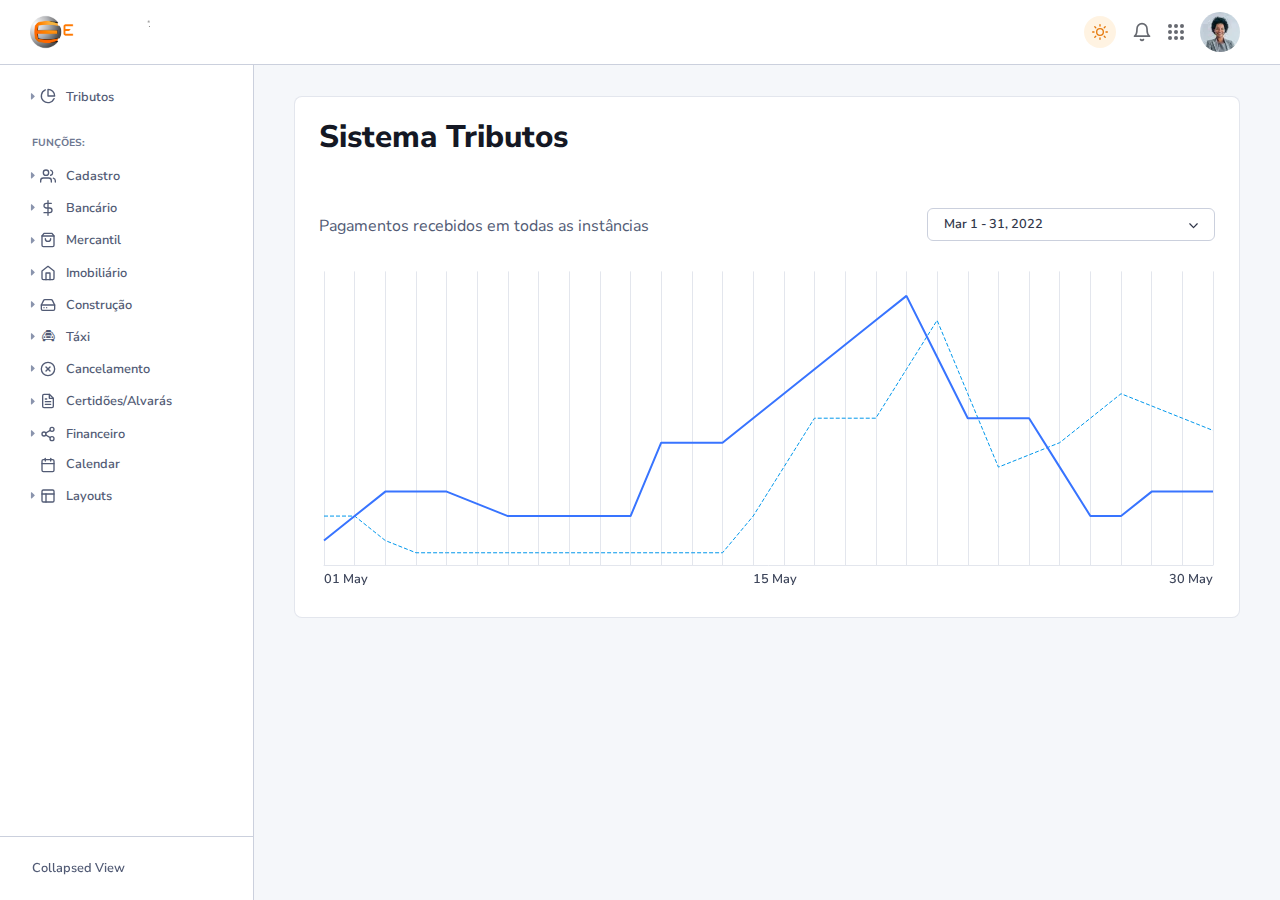
==== index.html @ 4d913e03 "Alterações sideBar²" ====
<!DOCTYPE html>
<html data-navigation-type="default" data-navbar-horizontal-shape="default" lang="en-US" dir="ltr">

  <head>
    <meta charset="utf-8">
    <meta http-equiv="X-UA-Compatible" content="IE=edge">
    <meta name="viewport" content="width=device-width, initial-scale=1">


    <!-- ===============================================-->
    <!--    Document Title-->
    <!-- ===============================================-->
    <title>Eticons - Tributos</title>


    <!-- ===============================================-->
    <!--    Favicons-->
    <!-- ===============================================-->
    <link rel="apple-touch-icon" sizes="180x180" href="assets/img/favicons/apple-touch-icon.png">
    <link rel="icon" type="image/png" sizes="32x32" href="assets/img/favicons/logo-removebg-preview.png">
    <link rel="icon" type="image/png" sizes="16x16" href="assets/img/favicons/logo-removebg-preview.png">
    <link rel="shortcut icon" type="image/x-icon" href="assets/img/favicons/favicon.ico">
    <link rel="manifest" href="assets/img/favicons/manifest.json">
    <meta name="msapplication-TileImage" content="assets/img/favicons/mstile-150x150.png">
    <meta name="theme-color" content="#ffffff">
    <script src="vendors/simplebar/simplebar.min.js"></script>
    <script src="assets/js/config.js"></script>


    <!-- ===============================================-->
    <!--    Stylesheets-->
    <!-- ===============================================-->
    <link rel="stylesheet" href="https://cdn.jsdelivr.net/npm/bootstrap-icons@1.11.3/font/bootstrap-icons.min.css">
    <link rel="preconnect" href="https://fonts.googleapis.com">
    <link rel="preconnect" href="https://fonts.gstatic.com" crossorigin="">
    <link href="https://fonts.googleapis.com/css2?family=Nunito+Sans:wght@300;400;600;700;800;900&amp;display=swap" rel="stylesheet">
    <link href="vendors/simplebar/simplebar.min.css" rel="stylesheet">
    <link rel="stylesheet" href="https://unicons.iconscout.com/release/v4.0.8/css/line.css">
    <link href="assets/css/theme-rtl.min.css" type="text/css" rel="stylesheet" id="style-rtl">
    <link href="assets/css/theme.min.css" type="text/css" rel="stylesheet" id="style-default">
    <link href="assets/css/user-rtl.min.css" type="text/css" rel="stylesheet" id="user-style-rtl">
    <link href="assets/css/user.min.css" type="text/css" rel="stylesheet" id="user-style-default">
    <script>
      var phoenixIsRTL = window.config.config.phoenixIsRTL;
      if (phoenixIsRTL) {
        var linkDefault = document.getElementById('style-default');
        var userLinkDefault = document.getElementById('user-style-default');
        linkDefault.setAttribute('disabled', true);
        userLinkDefault.setAttribute('disabled', true);
        document.querySelector('html').setAttribute('dir', 'rtl');
      } else {
        var linkRTL = document.getElementById('style-rtl');
        var userLinkRTL = document.getElementById('user-style-rtl');
        linkRTL.setAttribute('disabled', true);
        userLinkRTL.setAttribute('disabled', true);
      }
    </script>
    <link href="vendors/leaflet/leaflet.css" rel="stylesheet">
    <link href="vendors/leaflet.markercluster/MarkerCluster.css" rel="stylesheet">
    <link href="vendors/leaflet.markercluster/MarkerCluster.Default.css" rel="stylesheet">
    <link rel="stylesheet" href="assets/css/selfmade.css">
  </head>


  <body>

    <aside>
      
    </aside>
    <main class="main" id="top">
      <nav class="navbar navbar-vertical navbar-expand-lg">
        <script>
          var navbarStyle = window.config.config.phoenixNavbarStyle;
          if (navbarStyle && navbarStyle !== 'transparent') {
            document.querySelector('body').classList.add(`navbar-${navbarStyle}`);
          }
        </script>
        <div class="collapse navbar-collapse" id="navbarVerticalCollapse">
          <!-- scrollbar removed-->
          <div class="navbar-vertical-content">
            <ul class="navbar-nav flex-column" id="navbarVerticalNav">
              <li class="nav-item">
                <!-- parent pages-->
                <div class="nav-item-wrapper"><a class="nav-link dropdown-indicator label-1" href="#nv-home" role="button" data-bs-toggle="collapse" aria-expanded="false" aria-controls="nv-bancario">
                  <div class="d-flex align-items-center">
                    <div class="dropdown-indicator-icon"><span class="fas fa-caret-right"></span></div><span class="nav-link-icon"><span data-feather="pie-chart"></span></span><span class="nav-link-text">Tributos</span>
                  </div>
                  </a>
              <li class="nav-item">
                <!-- label-->
                <p class="navbar-vertical-label">FUNÇÕES:
                </p>
                <hr class="navbar-vertical-line" />
                <!-- parent pages-->
                <div class="nav-item-wrapper"><a class="nav-link dropdown-indicator label-1" href="#nv-cadastro" role="button" data-bs-toggle="collapse" aria-expanded="false" aria-controls="nv-bancario">
                  <div class="d-flex align-items-center">
                    <div class="dropdown-indicator-icon"><span class="fas fa-caret-right"></span></div><span class="nav-link-icon"><span data-feather="users"></span></span><span class="nav-link-text">Cadastro</span>
                  </div>
                </a>
                <div class="parent-wrapper label-1">
                  <ul class="nav collapse parent" data-bs-parent="#navbarVerticalCollapse" id="nv-cadastro">
                    <li class="collapsed-nav-item-title d-none">Cadastro
                    </li>
                    <li class="nav-item"><a class="nav-link" href="layout.html" data-bs-toggle="" aria-expanded="false">
                        <div class="d-flex align-items-center"><span class="nav-link-text">Taxas e Impostos</span>
                        </div>
                      </a>
                      <!-- more inner pages-->
                    </li>
                    <li class="nav-item"><a class="nav-link" href="apps/crm/deals.html" data-bs-toggle="" aria-expanded="false">
                        <div class="d-flex align-items-center"><span class="nav-link-text">Cidades</span>
                        </div>
                      </a>
                      <!-- more inner pages-->
                    </li>
                    <li class="nav-item"><a class="nav-link" href="apps/crm/deal-details.html" data-bs-toggle="" aria-expanded="false">
                        <div class="d-flex align-items-center"><span class="nav-link-text">Tipo Bairro</span>
                        </div>
                      </a>
                      <!-- more inner pages-->
                    </li>
                    <li class="nav-item"><a class="nav-link" href="apps/crm/lead-details.html" data-bs-toggle="" aria-expanded="false">
                        <div class="d-flex align-items-center"><span class="nav-link-text">Bairro</span>
                        </div>
                      </a>
                      <!-- more inner pages-->
                    </li>
                    <li class="nav-item"><a class="nav-link" href="apps/crm/reports.html" data-bs-toggle="" aria-expanded="false">
                        <div class="d-flex align-items-center"><span class="nav-link-text">Logradouro</span>
                        </div>
                      </a>
                      <!-- more inner pages-->
                    </li>
                    <li class="nav-item"><a class="nav-link" href="apps/crm/reports-details.html" data-bs-toggle="" aria-expanded="false">
                        <div class="d-flex align-items-center"><span class="nav-link-text">Instituição</span>
                        </div>
                      </a>
                      <!-- more inner pages-->
                    </li>
                    <li class="nav-item"><a class="nav-link" href="apps/crm/add-contact.html" data-bs-toggle="" aria-expanded="false">
                        <div class="d-flex align-items-center"><span class="nav-link-text">Contas de Receitas</span>
                        </div>
                      </a>
                      <!-- more inner pages-->
                    </li>
                    <li class="nav-item"><a class="nav-link" href="apps/crm/add-contact.html" data-bs-toggle="" aria-expanded="false">
                      <div class="d-flex align-items-center"><span class="nav-link-text">Quadro detalhado da Receita</span>
                      </div>
                    </a>
                    <!-- more inner pages-->
                  </li>
                  <li class="nav-item"><a class="nav-link" href="apps/crm/add-contact.html" data-bs-toggle="" aria-expanded="false">
                    <div class="d-flex align-items-center"><span class="nav-link-text">Órgão</span>
                    </div>
                  </a>
                  <!-- more inner pages-->
                </li>
                <li class="nav-item"><a class="nav-link" href="apps/crm/add-contact.html" data-bs-toggle="" aria-expanded="false">
                  <div class="d-flex align-items-center"><span class="nav-link-text">Cemitério</span>
                  </div>
                </a>
                <!-- more inner pages-->
                </li>
                  <li class="nav-item"><a class="nav-link" href="apps/crm/add-contact.html" data-bs-toggle="" aria-expanded="false">
                    <div class="d-flex align-items-center"><span class="nav-link-text">Relacionamento Assinaturas</span>
                    </div>
                  </a>
                  <!-- more inner pages-->
                </li>
              <li class="nav-item"><a class="nav-link" href="apps/crm/add-contact.html" data-bs-toggle="" aria-expanded="false">
                <div class="d-flex align-items-center"><span class="nav-link-text">Formulários</span>
                </div>
              </a>
            <!-- more inner pages-->
                </li>
                <li class="nav-item"><a class="nav-link" href="apps/crm/add-contact.html" data-bs-toggle="" aria-expanded="false">
                  <div class="d-flex align-items-center"><span class="nav-link-text">Contribuinte</span>
                  </div>
                </a>
                <!-- more inner pages-->
              </li>
                <li class="nav-item"><a class="nav-link" href="apps/crm/add-contact.html" data-bs-toggle="" aria-expanded="false">
                  <div class="d-flex align-items-center">
                    <span class="nav-link-text">Cargo Contribuinte</span>
                  </div>
                </a>
                <!-- more inner pages-->
              </li>
              <li class="nav-item"><a class="nav-link" href="apps/crm/add-contact.html" data-bs-toggle="" aria-expanded="false">
                <div class="d-flex align-items-center"><span class="nav-link-text">Usuários</span>
                </div>
              </a>
              <!-- more inner pages-->
            </li>
            <li class="nav-item"><a class="nav-link" href="apps/crm/add-contact.html" data-bs-toggle="" aria-expanded="false">
                <div class="d-flex align-items-center"><span class="nav-link-text">Perfil Usuário</span>
                </div>
              </a>
              <!-- more inner pages-->
            </li>
            <li class="nav-item"><a class="nav-link" href="apps/crm/add-contact.html" data-bs-toggle="" aria-expanded="false">
              <div class="d-flex align-items-center">
                <span class="nav-link-text">Permissão Usuário</span>
              </div>
            </a>
            <!-- more inner pages-->
          </li>
                </ul>
              </div>
            </div>
                <!-- parent pages-->
                <div class="nav-item-wrapper"><a class="nav-link dropdown-indicator label-1" href="#nv-bancario" role="button" data-bs-toggle="collapse" aria-expanded="false" aria-controls="nv-bancario">
                    <div class="d-flex align-items-center">
                      <div class="dropdown-indicator-icon"><span class="fas fa-caret-right"></span></div><span class="nav-link-icon"><span data-feather="dollar-sign"></span></span><span class="nav-link-text">Bancário</span>
                    </div>
                  </a>
                  <div class="parent-wrapper label-1">
                    <ul class="nav collapse parent" data-bs-parent="#navbarVerticalCollapse" id="nv-bancario">
                      <li class="collapsed-nav-item-title d-none">Bancário
                      </li>
                      <li class="nav-item"><a class="nav-link" href="apps/crm/analytics.html" data-bs-toggle="" aria-expanded="false">
                          <div class="d-flex align-items-center"><span class="nav-link-text">Banco</span>
                          </div>
                        </a>
                        <!-- more inner pages-->
                      </li>
                      <li class="nav-item"><a class="nav-link" href="apps/crm/deals.html" data-bs-toggle="" aria-expanded="false">
                          <div class="d-flex align-items-center"><span class="nav-link-text">Contas Bancárias</span>
                          </div>
                        </a>
                        <!-- more inner pages-->
                      </li>
                      <li class="nav-item"><a class="nav-link" href="apps/crm/deal-details.html" data-bs-toggle="" aria-expanded="false">
                          <div class="d-flex align-items-center"><span class="nav-link-text">Impostação Extrato Bancário</span>
                          </div>
                        </a>
                        <!-- more inner pages-->
                      </li>
                      <li class="nav-item"><a class="nav-link" href="apps/crm/leads.html" data-bs-toggle="" aria-expanded="false">
                          <div class="d-flex align-items-center"><span class="nav-link-text">Movimentação Bancária</span>
                          </div>
                        </a>
                        <!-- more inner pages-->
                      </li>
                      <li class="nav-item"><a class="nav-link" href="apps/crm/lead-details.html" data-bs-toggle="" aria-expanded="false">
                          <div class="d-flex align-items-center"><span class="nav-link-text">Baixa Financeiro com Extrato</span>
                          </div>
                        </a>
                        <!-- more inner pages-->
                      </li>
                      <li class="nav-item"><a class="nav-link" href="apps/crm/reports.html" data-bs-toggle="" aria-expanded="false">
                          <div class="d-flex align-items-center"><span class="nav-link-text">Baixa Automática</span>
                          </div>
                        </a>
                        <!-- more inner pages-->
                      </li>
                    </ul>
                  </div>
                </div>
                <!-- parent pages-->
                <div class="nav-item-wrapper"><a class="nav-link dropdown-indicator label-1" href="#nv-project-management" role="button" data-bs-toggle="collapse" aria-expanded="false" aria-controls="nv-project-management">
                    <div class="d-flex align-items-center">
                      <div class="dropdown-indicator-icon"><span class="fas fa-caret-right"></span></div><span class="nav-link-icon"><span data-feather="shopping-bag"></span></span><span class="nav-link-text">Mercantil</span>
                    </div>
                  </a>
                  <div class="parent-wrapper label-1">
                    <ul class="nav collapse parent" data-bs-parent="#navbarVerticalCollapse" id="nv-project-management">
                      <li class="collapsed-nav-item-title d-none">Mercantil
                      </li>
                      <li class="nav-item"><a class="nav-link" href="apps/project-management/create-new.html" data-bs-toggle="" aria-expanded="false">
                          <div class="d-flex align-items-center"><span class="nav-link-text">Contribuinte</span>
                          </div>
                        </a>
                        <!-- more inner pages-->
                      </li>
                      <li class="nav-item"><a class="nav-link" href="apps/project-management/project-list-view.html" data-bs-toggle="" aria-expanded="false">
                          <div class="d-flex align-items-center"><span class="nav-link-text">Nota Fiscal</span>
                          </div>
                        </a>
                        <!-- more inner pages-->
                      </li>
                      <li class="nav-item"><a class="nav-link" href="apps/project-management/project-card-view.html" data-bs-toggle="" aria-expanded="false">
                          <div class="d-flex align-items-center"><span class="nav-link-text">Impostos Nota Fiscal</span>
                          </div>
                        </a>
                        <!-- more inner pages-->
                      </li>
                      <li class="nav-item"><a class="nav-link" href="apps/project-management/project-board-view.html" data-bs-toggle="" aria-expanded="false">
                          <div class="d-flex align-items-center"><span class="nav-link-text">Cancelamento de Nota Fiscal</span>
                          </div>
                        </a>
                        <!-- more inner pages-->
                      </li>
                      <li class="nav-item"><a class="nav-link" href="apps/project-management/todo-list.html" data-bs-toggle="" aria-expanded="false">
                          <div class="d-flex align-items-center"><span class="nav-link-text">Situação Fiscal</span>
                          </div>
                        </a>
                        <!-- more inner pages-->
                      </li>
                      <li class="nav-item"><a class="nav-link" href="apps/project-management/project-details.html" data-bs-toggle="" aria-expanded="false">
                          <div class="d-flex align-items-center"><span class="nav-link-text">Atividade Mercantil</span>
                          </div>
                        </a>
                        <li class="nav-item"><a class="nav-link" href="apps/project-management/project-details.html" data-bs-toggle="" aria-expanded="false">
                          <div class="d-flex align-items-center"><span class="nav-link-text">Cessão de USO</span>
                          </div>
                        </a>
                        <!-- more inner pages-->
                        <li class="nav-item"><a class="nav-link" href="apps/project-management/project-details.html" data-bs-toggle="" aria-expanded="false">
                          <div class="d-flex align-items-center"><span class="nav-link-text">Importação Instituição Financeira</span>
                          </div>
                        </a>
                        <!-- more inner pages-->
                        <li class="nav-item"><a class="nav-link" href="apps/project-management/project-details.html" data-bs-toggle="" aria-expanded="false">
                          <div class="d-flex align-items-center"><span class="nav-link-text">Carnê Genérico</span>
                          </div>
                        </a>
                        <!-- more inner pages-->
                      </li>
                    </ul>
                  </div>
                </div>
                <!-- parent pages-->
                <div class="nav-item-wrapper"><a class="nav-link dropdown-indicator label-1" href="#nv-travel-agency" role="button" data-bs-toggle="collapse" aria-expanded="false" aria-controls="nv-travel-agency">
                    <div class="d-flex align-items-center">
                      <div class="dropdown-indicator-icon"><span class="fas fa-caret-right"></span></div><span class="nav-link-icon"><span data-feather="home"></span></span><span class="nav-link-text">Imobiliário</span>
                    </div>
                  </a>
                  <div class="parent-wrapper label-1">
                    <ul class="nav collapse parent" data-bs-parent="#navbarVerticalCollapse" id="nv-travel-agency">
                      <li class="nav-item"><a class="nav-link" href="apps/travel-agency/landing.html" data-bs-toggle="" aria-expanded="false">
                        <div class="d-flex align-items-center"><span class="nav-link-text">Proprietário</span>
                        </div>
                      </a>
                      <!-- more inner pages-->
                    </li>
                    
                      <li class="nav-item"><a class="nav-link nav-link-disable" href="upcoming.html" data-bs-toggle="" aria-expanded="false">
                          <div class="d-flex align-items-center"><span class="nav-link-text">Setor</span>
                          </div>
                        </a>
                        <!-- more inner pages-->
                      </li>
                      <li class="nav-item"><a class="nav-link nav-link-disable" href="upcoming.html" data-bs-toggle="" aria-expanded="false">
                          <div class="d-flex align-items-center"><span class="nav-link-text">Quadra</span>
                          </div>
                        </a>
                        <!-- more inner pages-->
                      </li>
                      <li class="nav-item"><a class="nav-link nav-link-disable" href="upcoming.html" data-bs-toggle="" aria-expanded="false">
                        <div class="d-flex align-items-center"><span class="nav-link-text">Loteamento</span>
                        </div>
                      </a>
                      <!-- more inner pages-->
                    </li>
                    <li class="nav-item"><a class="nav-link nav-link-disable" href="upcoming.html" data-bs-toggle="" aria-expanded="false">
                        <div class="d-flex align-items-center"><span class="nav-link-text">Face Quadra</span>
                        </div>
                      </a>
                      <!-- more inner pages-->
                    </li>
                    <li class="nav-item"><a class="nav-link nav-link-disable" href="upcoming.html" data-bs-toggle="" aria-expanded="false">
                      <div class="d-flex align-items-center"><span class="nav-link-text">Imóveis</span>
                      </div>
                    </a>
                    <!-- more inner pages-->
                    </li>
                    <li class="nav-item"><a class="nav-link nav-link-disable" href="upcoming.html" data-bs-toggle="" aria-expanded="false">
                      <div class="d-flex align-items-center"><span class="nav-link-text">Avaliação Imobiliário</span>
                      </div>
                    </a>
                    <!-- more inner pages-->
                    </li>
                    <li class="nav-item"><a class="nav-link nav-link-disable" href="upcoming.html" data-bs-toggle="" aria-expanded="false">
                      <div class="d-flex align-items-center"><span class="nav-link-text">ITBI - Urbano</span>
                      </div>
                    </a>
                    <!-- more inner pages-->
                    </li>
                    <li class="nav-item"><a class="nav-link nav-link-disable" href="upcoming.html" data-bs-toggle="" aria-expanded="false">
                      <div class="d-flex align-items-center"><span class="nav-link-text">Imóveis Rurais</span>
                      </div>
                    </a>
                    <!-- more inner pages-->
                    </li>
                    <li class="nav-item"><a class="nav-link nav-link-disable" href="upcoming.html" data-bs-toggle="" aria-expanded="false">
                      <div class="d-flex align-items-center"><span class="nav-link-text">ITBI - Rural</span>
                      </div>
                    </a>
                    <!-- more inner pages-->
                    </li>
                    <li class="nav-item"><a class="nav-link nav-link-disable" href="upcoming.html" data-bs-toggle="" aria-expanded="false">
                      <div class="d-flex align-items-center"><span class="nav-link-text">Transfência de Imóveis</span>
                      </div>
                    </a>
                    <!-- more inner pages-->
                    </li>
                    <li class="nav-item"><a class="nav-link nav-link-disable" href="upcoming.html" data-bs-toggle="" aria-expanded="false">
                      <div class="d-flex align-items-center"><span class="nav-link-text">Gerar Parcelas IPTU</span>
                      </div>
                    </a>
                    <!-- more inner pages-->
                    </li>
                    <li class="nav-item"><a class="nav-link nav-link-disable" href="upcoming.html" data-bs-toggle="" aria-expanded="false">
                      <div class="d-flex align-items-center"><span class="nav-link-text">Recalcular IPTU Todos</span>
                      </div>
                    </a>
                    <!-- more inner pages-->
                    </li>
                    <li class="nav-item"><a class="nav-link nav-link-disable" href="upcoming.html" data-bs-toggle="" aria-expanded="false">
                      <div class="d-flex align-items-center"><span class="nav-link-text">Tributos</span>
                      </div>
                    </a>
                    <!-- more inner pages-->
                    </li>
                    <li class="nav-item"><a class="nav-link nav-link-disable" href="upcoming.html" data-bs-toggle="" aria-expanded="false">
                      <div class="d-flex align-items-center"><span class="nav-link-text">Taxa de Lixo</span>
                      </div>
                    </a>
                    <!-- more inner pages-->
                    </li>
                    <li class="nav-item"><a class="nav-link nav-link-disable" href="upcoming.html" data-bs-toggle="" aria-expanded="false">
                      <div class="d-flex align-items-center"><span class="nav-link-text">Melhorias de Imóveis</span>
                      </div>
                    </a>
                    <!-- more inner pages-->
                    </li>
                    </ul>
                  </div>
                </div>
                <!-- parent pages-->
                <div class="nav-item-wrapper"><a class="nav-link dropdown-indicator label-1" href="#nv-email" role="button" data-bs-toggle="collapse" aria-expanded="false" aria-controls="nv-email">
                  <div class="d-flex align-items-center">
                    <div class="dropdown-indicator-icon"><span class="fas fa-caret-right"></span></div><span class="nav-link-icon"><span data-feather="hard-drive"></span></span><span class="nav-link-text">Construção</span>
                  </div>
                  </a>
                </div>
                <!-- parent pages-->
                <div class="nav-item-wrapper"><a class="nav-link dropdown-indicator label-1" href="#nv-email" role="button" data-bs-toggle="collapse" aria-expanded="false" aria-controls="nv-email">
                    <div class="d-flex align-items-center">
                      <div class="dropdown-indicator-icon"><span class="fas fa-caret-right"></span></div><span class="nav-link-icon"><i class="bi bi-taxi-front"></i></span><span class="nav-link-text">Táxi</span>
                    </div>
                  </a>
                  <div class="parent-wrapper label-1">
                    <ul class="nav collapse parent" data-bs-parent="#navbarVerticalCollapse" id="nv-email">
                      <li class="collapsed-nav-item-title d-none">Táxi
                      </li>
                      <li class="nav-item"><a class="nav-link" href="apps/email/inbox.html" data-bs-toggle="" aria-expanded="false">
                          <div class="d-flex align-items-center"><span class="nav-link-text">Inbox</span>
                          </div>
                        </a>
                        <!-- more inner pages-->
                      </li>
                      <li class="nav-item"><a class="nav-link" href="apps/email/email-detail.html" data-bs-toggle="" aria-expanded="false">
                          <div class="d-flex align-items-center"><span class="nav-link-text">Email detail</span>
                          </div>
                        </a>
                        <!-- more inner pages-->
                      </li>
                      <li class="nav-item"><a class="nav-link" href="apps/email/compose.html" data-bs-toggle="" aria-expanded="false">
                          <div class="d-flex align-items-center"><span class="nav-link-text">Compose</span>
                          </div>
                        </a>
                        <!-- more inner pages-->
                      </li>
                    </ul>
                  </div>
                </div>
                <!-- parent pages-->
                <div class="nav-item-wrapper"><a class="nav-link dropdown-indicator label-1" href="#nv-events" role="button" data-bs-toggle="collapse" aria-expanded="false" aria-controls="nv-events">
                    <div class="d-flex align-items-center">
                      <div class="dropdown-indicator-icon"><span class="fas fa-caret-right"></span></div><span class="nav-link-icon"><span data-feather="x-circle"></span></span><span class="nav-link-text">Cancelamento</span>
                    </div>
                  </a>
                  <div class="parent-wrapper label-1">
                    <ul class="nav collapse parent" data-bs-parent="#navbarVerticalCollapse" id="nv-events">
                      <li class="collapsed-nav-item-title d-none">Events
                      </li>
                      <li class="nav-item"><a class="nav-link" href="apps/events/create-an-event.html" data-bs-toggle="" aria-expanded="false">
                          <div class="d-flex align-items-center"><span class="nav-link-text">Create an event</span>
                          </div>
                        </a>
                        <!-- more inner pages-->
                      </li>
                      <li class="nav-item"><a class="nav-link" href="apps/events/event-detail.html" data-bs-toggle="" aria-expanded="false">
                          <div class="d-flex align-items-center"><span class="nav-link-text">Event detail</span>
                          </div>
                        </a>
                        <!-- more inner pages-->
                      </li>
                    </ul>
                  </div>
                </div>
                <!-- parent pages-->
                <div class="nav-item-wrapper"><a class="nav-link dropdown-indicator label-1" href="#nv-kanban" role="button" data-bs-toggle="collapse" aria-expanded="false" aria-controls="nv-kanban">
                    <div class="d-flex align-items-center">
                      <div class="dropdown-indicator-icon"><span class="fas fa-caret-right"></span></div><span class="nav-link-icon"><span data-feather="file-text"></span></span><span class="nav-link-text">Certidões/Alvarás</span>
                    </div>
                  </a>
                  <div class="parent-wrapper label-1">
                    <ul class="nav collapse parent" data-bs-parent="#navbarVerticalCollapse" id="nv-kanban">
                      <li class="collapsed-nav-item-title d-none">Certidões/Alvarás
                      </li>
                      <li class="nav-item"><a class="nav-link" href="apps/kanban/kanban.html" data-bs-toggle="" aria-expanded="false">
                          <div class="d-flex align-items-center"><span class="nav-link-text">Certidões/Alvarás</span>
                          </div>
                        </a>
                        <!-- more inner pages-->
                      </li>
                      <li class="nav-item"><a class="nav-link" href="apps/kanban/boards.html" data-bs-toggle="" aria-expanded="false">
                          <div class="d-flex align-items-center"><span class="nav-link-text">Boards</span><span class="badge ms-2 badge badge-phoenix badge-phoenix-warning ">New</span>
                          </div>
                        </a>
                        <!-- more inner pages-->
                      </li>
                      <li class="nav-item"><a class="nav-link" href="apps/kanban/create-kanban-board.html" data-bs-toggle="" aria-expanded="false">
                          <div class="d-flex align-items-center"><span class="nav-link-text">Create board</span>
                          </div>
                        </a>
                        <!-- more inner pages-->
                      </li>
                    </ul>
                  </div>
                </div>
                <!-- parent pages-->
                <div class="nav-item-wrapper"><a class="nav-link dropdown-indicator label-1" href="#nv-social" role="button" data-bs-toggle="collapse" aria-expanded="false" aria-controls="nv-social">
                    <div class="d-flex align-items-center">
                      <div class="dropdown-indicator-icon"><span class="fas fa-caret-right"></span></div><span class="nav-link-icon"><span data-feather="share-2"></span></span><span class="nav-link-text">Financeiro</span>
                    </div>
                  </a>
                  <div class="parent-wrapper label-1">
                    <ul class="nav collapse parent" data-bs-parent="#navbarVerticalCollapse" id="nv-social">
                      <li class="collapsed-nav-item-title d-none">Social
                      </li>
                      <li class="nav-item"><a class="nav-link" href="apps/social/profile.html" data-bs-toggle="" aria-expanded="false">
                          <div class="d-flex align-items-center"><span class="nav-link-text">Profile</span>
                          </div>
                        </a>
                        <!-- more inner pages-->
                      </li>
                      <li class="nav-item"><a class="nav-link" href="apps/social/settings.html" data-bs-toggle="" aria-expanded="false">
                          <div class="d-flex align-items-center"><span class="nav-link-text">Settings</span>
                          </div>
                        </a>
                        <!-- more inner pages-->
                      </li>
                    </ul>
                  </div>
                </div>
                <!-- parent pages-->
                <div class="nav-item-wrapper"><a class="nav-link label-1" href="apps/calendar.html" role="button" data-bs-toggle="" aria-expanded="false">
                    <div class="d-flex align-items-center"><span class="nav-link-icon"><span data-feather="calendar"></span></span><span class="nav-link-text-wrapper"><span class="nav-link-text">Calendar</span></span>
                    </div>
                  </a>
                </div>
              </li>
              <li class="nav-item">
                <!-- parent pages-->
                <div class="nav-item-wrapper"><a class="nav-link dropdown-indicator label-1" href="#nv-layouts" role="button" data-bs-toggle="collapse" aria-expanded="false" aria-controls="nv-layouts">
                    <div class="d-flex align-items-center">
                      <div class="dropdown-indicator-icon"><span class="fas fa-caret-right"></span></div><span class="nav-link-icon"><span data-feather="layout"></span></span><span class="nav-link-text">Layouts</span>
                    </div>
                  </a>
                  <div class="parent-wrapper label-1">
                    <ul class="nav collapse parent" data-bs-parent="#navbarVerticalCollapse" id="nv-layouts">
                      <li class="collapsed-nav-item-title d-none">Layouts
                      </li>
                      <li class="nav-item"><a class="nav-link" href="demo/vertical-sidenav.html" data-bs-toggle="" aria-expanded="false">
                          <div class="d-flex align-items-center"><span class="nav-link-text">Vertical sidenav</span>
                          </div>
                        </a>
                        <!-- more inner pages-->
                      </li>
                      <li class="nav-item"><a class="nav-link" href="demo/dark-mode.html" data-bs-toggle="" aria-expanded="false">
                          <div class="d-flex align-items-center"><span class="nav-link-text">Dark mode</span>
                          </div>
                        </a>
                        <!-- more inner pages-->
                      </li>
                      <li class="nav-item"><a class="nav-link" href="demo/sidenav-collapse.html" data-bs-toggle="" aria-expanded="false">
                          <div class="d-flex align-items-center"><span class="nav-link-text">Sidenav collapse</span>
                          </div>
                        </a>
                        <!-- more inner pages-->
                      </li>
                      <li class="nav-item"><a class="nav-link" href="demo/darknav.html" data-bs-toggle="" aria-expanded="false">
                          <div class="d-flex align-items-center"><span class="nav-link-text">Darknav</span>
                          </div>
                        </a>
                        <!-- more inner pages-->
                      </li>
                      <li class="nav-item"><a class="nav-link" href="demo/topnav-slim.html" data-bs-toggle="" aria-expanded="false">
                          <div class="d-flex align-items-center"><span class="nav-link-text">Topnav slim</span>
                          </div>
                        </a>
                        <!-- more inner pages-->
                      </li>
                      <li class="nav-item"><a class="nav-link" href="demo/navbar-top-slim.html" data-bs-toggle="" aria-expanded="false">
                          <div class="d-flex align-items-center"><span class="nav-link-text">Navbar top slim</span>
                          </div>
                        </a>
                        <!-- more inner pages-->
                      </li>
                      <li class="nav-item"><a class="nav-link" href="demo/navbar-top.html" data-bs-toggle="" aria-expanded="false">
                          <div class="d-flex align-items-center"><span class="nav-link-text">Navbar top</span>
                          </div>
                        </a>
                        <!-- more inner pages-->
                      </li>
                      <li class="nav-item"><a class="nav-link" href="demo/horizontal-slim.html" data-bs-toggle="" aria-expanded="false">
                          <div class="d-flex align-items-center"><span class="nav-link-text">Horizontal slim</span>
                          </div>
                        </a>
                        <!-- more inner pages-->
                      </li>
                      <li class="nav-item"><a class="nav-link" href="demo/combo-nav.html" data-bs-toggle="" aria-expanded="false">
                          <div class="d-flex align-items-center"><span class="nav-link-text">Combo nav</span>
                          </div>
                        </a>
                        <!-- more inner pages-->
                      </li>
                      <li class="nav-item"><a class="nav-link" href="demo/combo-nav-slim.html" data-bs-toggle="" aria-expanded="false">
                          <div class="d-flex align-items-center"><span class="nav-link-text">Combo nav slim</span>
                          </div>
                        </a>
                        <!-- more inner pages-->
                      </li>
                      <li class="nav-item"><a class="nav-link" href="demo/dual-nav.html" data-bs-toggle="" aria-expanded="false">
                          <div class="d-flex align-items-center"><span class="nav-link-text">Dual nav</span>
                          </div>
                        </a>
                        <!-- more inner pages-->
                       </li>
                      <li class="nav-item"><a class="nav-link" href="demo/dual-nav.html" data-bs-toggle="" aria-expanded="false">
                        <div class="d-flex align-items-center"><span class="nav-link-text">Teste de componente</span>
                        </div>
                      </a>
                      <!--more inner pages-->
                      </li> 
                    </ul>
                  </div>
                </div>
              </li>
              <li class="nav-item">
                <!-- label-->
        <div class="navbar-vertical-footer">
          <button class="btn navbar-vertical-toggle border-0 fw-semibold w-100 white-space-nowrap d-flex align-items-center"><span class="uil uil-left-arrow-to-left fs-8"></span><span class="uil uil-arrow-from-right fs-8"></span><span class="navbar-vertical-footer-text ms-2">Collapsed View</span></button>
        </div>
      </nav>
      <nav class="navbar navbar-top fixed-top navbar-expand" id="navbarDefault">
        <div class="collapse navbar-collapse justify-content-between">
          <div class="navbar-logo">

            <button class="btn navbar-toggler navbar-toggler-humburger-icon hover-bg-transparent" type="button" data-bs-toggle="collapse" data-bs-target="#navbarVerticalCollapse" aria-controls="navbarVerticalCollapse" aria-expanded="false" aria-label="Toggle Navigation"><span class="navbar-toggle-icon"><span class="toggle-line"></span></span></button>
            <a class="navbar-brand me-1 me-sm-3" href="index.html">
              <div class="d-flex align-items-center">
                <div class="d-flex align-items-center"><img src="assets/img/favicons/logo-inverter.png" alt="phoenix" width="120px" />
                  <p class="logo-text ms-2 d-none d-sm-block"></p>
                </div>
              </div>
            </a>
          </div>
          <ul class="navbar-nav navbar-nav-icons flex-row">
            <li class="nav-item">
              <div class="theme-control-toggle fa-icon-wait px-2">
                <input class="form-check-input ms-0 theme-control-toggle-input" type="checkbox" data-theme-control="phoenixTheme" value="dark" id="themeControlToggle" />
                <label class="mb-0 theme-control-toggle-label theme-control-toggle-light" for="themeControlToggle" data-bs-toggle="tooltip" data-bs-placement="left" title="Switch theme"><span class="icon" data-feather="moon"></span></label>
                <label class="mb-0 theme-control-toggle-label theme-control-toggle-dark" for="themeControlToggle" data-bs-toggle="tooltip" data-bs-placement="left" title="Switch theme"><span class="icon" data-feather="sun"></span></label>
              </div>
            </li>
            <li class="nav-item dropdown">
              <a class="nav-link" href="#" style="min-width: 2.25rem" role="button" data-bs-toggle="dropdown" aria-haspopup="true" aria-expanded="false" data-bs-auto-close="outside"><span data-feather="bell" style="height:20px;width:20px;"></span></a>

              <div class="dropdown-menu dropdown-menu-end notification-dropdown-menu py-0 shadow border navbar-dropdown-caret" id="navbarDropdownNotfication" aria-labelledby="navbarDropdownNotfication">
                <div class="card position-relative border-0">
                  <div class="card-header p-2">
                    <div class="d-flex justify-content-between">
                      <h5 class="text-body-emphasis mb-0">Notificatons</h5>
                      <button class="btn btn-link p-0 fs-9 fw-normal" type="button">Mark all as read</button>
                    </div>
                  </div>
                  <div class="card-body p-0">
                    <div class="scrollbar-overlay" style="height: 27rem;">
                      <div class="px-2 px-sm-3 py-3 notification-card position-relative read border-bottom">
                        <div class="d-flex align-items-center justify-content-between position-relative">
                          <div class="d-flex">
                            <div class="avatar avatar-m status-online me-3"><img class="rounded-circle" src="assets/img/team/40x40/30.webp" alt="" />
                            </div>
                            <div class="flex-1 me-sm-3">
                              <h4 class="fs-9 text-body-emphasis">Jessie Samson</h4>
                              <p class="fs-9 text-body-highlight mb-2 mb-sm-3 fw-normal"><span class='me-1 fs-10'>💬</span>Mentioned you in a comment.<span class="ms-2 text-body-quaternary text-opacity-75 fw-bold fs-10">10m</span></p>
                              <p class="text-body-secondary fs-9 mb-0"><span class="me-1 fas fa-clock"></span><span class="fw-bold">10:41 AM </span>August 7,2021</p>
                            </div>
                          </div>
                          <div class="d-none d-sm-block">
                            <button class="btn fs-10 btn-sm dropdown-toggle dropdown-caret-none transition-none notification-dropdown-toggle" type="button" data-bs-toggle="dropdown" data-boundary="window" aria-haspopup="true" aria-expanded="false" data-bs-reference="parent"><span class="fas fa-ellipsis-h fs-10 text-body"></span></button>
                            <div class="dropdown-menu dropdown-menu-end py-2"><a class="dropdown-item" href="#!">Mark as unread</a></div>
                          </div>
                        </div>
                      </div>
                      <div class="px-2 px-sm-3 py-3 notification-card position-relative unread border-bottom">
                        <div class="d-flex align-items-center justify-content-between position-relative">
                          <div class="d-flex">
                            <div class="avatar avatar-m status-online me-3">
                              <div class="avatar-name rounded-circle"><span>J</span></div>
                            </div>
                            <div class="flex-1 me-sm-3">
                              <h4 class="fs-9 text-body-emphasis">Jane Foster</h4>
                              <p class="fs-9 text-body-highlight mb-2 mb-sm-3 fw-normal"><span class='me-1 fs-10'>📅</span>Created an event.<span class="ms-2 text-body-quaternary text-opacity-75 fw-bold fs-10">20m</span></p>
                              <p class="text-body-secondary fs-9 mb-0"><span class="me-1 fas fa-clock"></span><span class="fw-bold">10:20 AM </span>August 7,2021</p>
                            </div>
                          </div>
                          <div class="d-none d-sm-block">
                            <button class="btn fs-10 btn-sm dropdown-toggle dropdown-caret-none transition-none notification-dropdown-toggle" type="button" data-bs-toggle="dropdown" data-boundary="window" aria-haspopup="true" aria-expanded="false" data-bs-reference="parent"><span class="fas fa-ellipsis-h fs-10 text-body"></span></button>
                            <div class="dropdown-menu dropdown-menu-end py-2"><a class="dropdown-item" href="#!">Mark as unread</a></div>
                          </div>
                        </div>
                      </div>
                      <div class="px-2 px-sm-3 py-3 notification-card position-relative unread border-bottom">
                        <div class="d-flex align-items-center justify-content-between position-relative">
                          <div class="d-flex">
                            <div class="avatar avatar-m status-online me-3"><img class="rounded-circle avatar-placeholder" src="assets/img/team/40x40/avatar.webp" alt="" />
                            </div>
                            <div class="flex-1 me-sm-3">
                              <h4 class="fs-9 text-body-emphasis">Jessie Samson</h4>
                              <p class="fs-9 text-body-highlight mb-2 mb-sm-3 fw-normal"><span class='me-1 fs-10'>👍</span>Liked your comment.<span class="ms-2 text-body-quaternary text-opacity-75 fw-bold fs-10">1h</span></p>
                              <p class="text-body-secondary fs-9 mb-0"><span class="me-1 fas fa-clock"></span><span class="fw-bold">9:30 AM </span>August 7,2021</p>
                            </div>
                          </div>
                          <div class="d-none d-sm-block">
                            <button class="btn fs-10 btn-sm dropdown-toggle dropdown-caret-none transition-none notification-dropdown-toggle" type="button" data-bs-toggle="dropdown" data-boundary="window" aria-haspopup="true" aria-expanded="false" data-bs-reference="parent"><span class="fas fa-ellipsis-h fs-10 text-body"></span></button>
                            <div class="dropdown-menu dropdown-menu-end py-2"><a class="dropdown-item" href="#!">Mark as unread</a></div>
                          </div>
                        </div>
                      </div>
                      <div class="px-2 px-sm-3 py-3 notification-card position-relative unread border-bottom">
                        <div class="d-flex align-items-center justify-content-between position-relative">
                          <div class="d-flex">
                            <div class="avatar avatar-m status-online me-3"><img class="rounded-circle" src="assets/img/team/40x40/57.webp" alt="" />
                            </div>
                            <div class="flex-1 me-sm-3">
                              <h4 class="fs-9 text-body-emphasis">Kiera Anderson</h4>
                              <p class="fs-9 text-body-highlight mb-2 mb-sm-3 fw-normal"><span class='me-1 fs-10'>💬</span>Mentioned you in a comment.<span class="ms-2 text-body-quaternary text-opacity-75 fw-bold fs-10"></span></p>
                              <p class="text-body-secondary fs-9 mb-0"><span class="me-1 fas fa-clock"></span><span class="fw-bold">9:11 AM </span>August 7,2021</p>
                            </div>
                          </div>
                          <div class="d-none d-sm-block">
                            <button class="btn fs-10 btn-sm dropdown-toggle dropdown-caret-none transition-none notification-dropdown-toggle" type="button" data-bs-toggle="dropdown" data-boundary="window" aria-haspopup="true" aria-expanded="false" data-bs-reference="parent"><span class="fas fa-ellipsis-h fs-10 text-body"></span></button>
                            <div class="dropdown-menu dropdown-menu-end py-2"><a class="dropdown-item" href="#!">Mark as unread</a></div>
                          </div>
                        </div>
                      </div>
                      <div class="px-2 px-sm-3 py-3 notification-card position-relative unread border-bottom">
                        <div class="d-flex align-items-center justify-content-between position-relative">
                          <div class="d-flex">
                            <div class="avatar avatar-m status-online me-3"><img class="rounded-circle" src="assets/img/team/40x40/59.webp" alt="" />
                            </div>
                            <div class="flex-1 me-sm-3">
                              <h4 class="fs-9 text-body-emphasis">Herman Carter</h4>
                              <p class="fs-9 text-body-highlight mb-2 mb-sm-3 fw-normal"><span class='me-1 fs-10'>👤</span>Tagged you in a comment.<span class="ms-2 text-body-quaternary text-opacity-75 fw-bold fs-10"></span></p>
                              <p class="text-body-secondary fs-9 mb-0"><span class="me-1 fas fa-clock"></span><span class="fw-bold">10:58 PM </span>August 7,2021</p>
                            </div>
                          </div>
                          <div class="d-none d-sm-block">
                            <button class="btn fs-10 btn-sm dropdown-toggle dropdown-caret-none transition-none notification-dropdown-toggle" type="button" data-bs-toggle="dropdown" data-boundary="window" aria-haspopup="true" aria-expanded="false" data-bs-reference="parent"><span class="fas fa-ellipsis-h fs-10 text-body"></span></button>
                            <div class="dropdown-menu dropdown-menu-end py-2"><a class="dropdown-item" href="#!">Mark as unread</a></div>
                          </div>
                        </div>
                      </div>
                      <div class="px-2 px-sm-3 py-3 notification-card position-relative read ">
                        <div class="d-flex align-items-center justify-content-between position-relative">
                          <div class="d-flex">
                            <div class="avatar avatar-m status-online me-3"><img class="rounded-circle" src="assets/img/team/40x40/58.webp" alt="" />
                            </div>
                            <div class="flex-1 me-sm-3">
                              <h4 class="fs-9 text-body-emphasis">Benjamin Button</h4>
                              <p class="fs-9 text-body-highlight mb-2 mb-sm-3 fw-normal"><span class='me-1 fs-10'>👍</span>Liked your comment.<span class="ms-2 text-body-quaternary text-opacity-75 fw-bold fs-10"></span></p>
                              <p class="text-body-secondary fs-9 mb-0"><span class="me-1 fas fa-clock"></span><span class="fw-bold">10:18 AM </span>August 7,2021</p>
                            </div>
                          </div>
                          <div class="d-none d-sm-block">
                            <button class="btn fs-10 btn-sm dropdown-toggle dropdown-caret-none transition-none notification-dropdown-toggle" type="button" data-bs-toggle="dropdown" data-boundary="window" aria-haspopup="true" aria-expanded="false" data-bs-reference="parent"><span class="fas fa-ellipsis-h fs-10 text-body"></span></button>
                            <div class="dropdown-menu dropdown-menu-end py-2"><a class="dropdown-item" href="#!">Mark as unread</a></div>
                          </div>
                        </div>
                      </div>
                    </div>
                  </div>
                  <div class="card-footer p-0 border-top border-translucent border-0">
                    <div class="my-2 text-center fw-bold fs-10 text-body-tertiary text-opactity-85"><a class="fw-bolder" href="pages/notifications.html">Notification history</a></div>
                  </div>
                </div>
              </div>
            </li>
            <li class="nav-item dropdown">
              <a class="nav-link" id="navbarDropdownNindeDots" href="#" role="button" data-bs-toggle="dropdown" aria-haspopup="true" data-bs-auto-close="outside" aria-expanded="false">
                <svg width="16" height="16" viewbox="0 0 16 16" fill="none" xmlns="http://www.w3.org/2000/svg">
                  <circle cx="2" cy="2" r="2" fill="currentColor"></circle>
                  <circle cx="2" cy="8" r="2" fill="currentColor"></circle>
                  <circle cx="2" cy="14" r="2" fill="currentColor"></circle>
                  <circle cx="8" cy="8" r="2" fill="currentColor"></circle>
                  <circle cx="8" cy="14" r="2" fill="currentColor"></circle>
                  <circle cx="14" cy="8" r="2" fill="currentColor"></circle>
                  <circle cx="14" cy="14" r="2" fill="currentColor"></circle>
                  <circle cx="8" cy="2" r="2" fill="currentColor"></circle>
                  <circle cx="14" cy="2" r="2" fill="currentColor"></circle>
                </svg></a>

              <div class="dropdown-menu dropdown-menu-end navbar-dropdown-caret py-0 dropdown-nine-dots shadow border" aria-labelledby="navbarDropdownNindeDots">
                <div class="card bg-body-emphasis position-relative border-0">
                  <div class="card-body pt-3 px-3 pb-0 overflow-auto scrollbar" style="height: 20rem;">
                    <div class="row text-center align-items-center gx-0 gy-0">
                      <div class="col-4"><a class="d-block bg-body-secondary-hover p-2 rounded-3 text-center text-decoration-none mb-3" href="#!"><img src="assets/img/nav-icons/behance.webp" alt="" width="30" />
                          <p class="mb-0 text-body-emphasis text-truncate fs-10 mt-1 pt-1">Behance</p>
                        </a></div>
                      <div class="col-4"><a class="d-block bg-body-secondary-hover p-2 rounded-3 text-center text-decoration-none mb-3" href="#!"><img src="assets/img/nav-icons/google-cloud.webp" alt="" width="30" />
                          <p class="mb-0 text-body-emphasis text-truncate fs-10 mt-1 pt-1">Cloud</p>
                        </a></div>
                      <div class="col-4"><a class="d-block bg-body-secondary-hover p-2 rounded-3 text-center text-decoration-none mb-3" href="#!"><img src="assets/img/nav-icons/slack.webp" alt="" width="30" />
                          <p class="mb-0 text-body-emphasis text-truncate fs-10 mt-1 pt-1">Slack</p>
                        </a></div>
                      <div class="col-4"><a class="d-block bg-body-secondary-hover p-2 rounded-3 text-center text-decoration-none mb-3" href="#!"><img src="assets/img/nav-icons/gitlab.webp" alt="" width="30" />
                          <p class="mb-0 text-body-emphasis text-truncate fs-10 mt-1 pt-1">Gitlab</p>
                        </a></div>
                      <div class="col-4"><a class="d-block bg-body-secondary-hover p-2 rounded-3 text-center text-decoration-none mb-3" href="#!"><img src="assets/img/nav-icons/bitbucket.webp" alt="" width="30" />
                          <p class="mb-0 text-body-emphasis text-truncate fs-10 mt-1 pt-1">BitBucket</p>
                        </a></div>
                      <div class="col-4"><a class="d-block bg-body-secondary-hover p-2 rounded-3 text-center text-decoration-none mb-3" href="#!"><img src="assets/img/nav-icons/google-drive.webp" alt="" width="30" />
                          <p class="mb-0 text-body-emphasis text-truncate fs-10 mt-1 pt-1">Drive</p>
                        </a></div>
                      <div class="col-4"><a class="d-block bg-body-secondary-hover p-2 rounded-3 text-center text-decoration-none mb-3" href="#!"><img src="assets/img/nav-icons/trello.webp" alt="" width="30" />
                          <p class="mb-0 text-body-emphasis text-truncate fs-10 mt-1 pt-1">Trello</p>
                        </a></div>
                      <div class="col-4"><a class="d-block bg-body-secondary-hover p-2 rounded-3 text-center text-decoration-none mb-3" href="#!"><img src="assets/img/nav-icons/figma.webp" alt="" width="20" />
                          <p class="mb-0 text-body-emphasis text-truncate fs-10 mt-1 pt-1">Figma</p>
                        </a></div>
                      <div class="col-4"><a class="d-block bg-body-secondary-hover p-2 rounded-3 text-center text-decoration-none mb-3" href="#!"><img src="assets/img/nav-icons/twitter.webp" alt="" width="30" />
                          <p class="mb-0 text-body-emphasis text-truncate fs-10 mt-1 pt-1">Twitter</p>
                        </a></div>
                      <div class="col-4"><a class="d-block bg-body-secondary-hover p-2 rounded-3 text-center text-decoration-none mb-3" href="#!"><img src="assets/img/nav-icons/pinterest.webp" alt="" width="30" />
                          <p class="mb-0 text-body-emphasis text-truncate fs-10 mt-1 pt-1">Pinterest</p>
                        </a></div>
                      <div class="col-4"><a class="d-block bg-body-secondary-hover p-2 rounded-3 text-center text-decoration-none mb-3" href="#!"><img src="assets/img/nav-icons/ln.webp" alt="" width="30" />
                          <p class="mb-0 text-body-emphasis text-truncate fs-10 mt-1 pt-1">Linkedin</p>
                        </a></div>
                      <div class="col-4"><a class="d-block bg-body-secondary-hover p-2 rounded-3 text-center text-decoration-none mb-3" href="#!"><img src="assets/img/nav-icons/google-maps.webp" alt="" width="30" />
                          <p class="mb-0 text-body-emphasis text-truncate fs-10 mt-1 pt-1">Maps</p>
                        </a></div>
                      <div class="col-4"><a class="d-block bg-body-secondary-hover p-2 rounded-3 text-center text-decoration-none mb-3" href="#!"><img src="assets/img/nav-icons/google-photos.webp" alt="" width="30" />
                          <p class="mb-0 text-body-emphasis text-truncate fs-10 mt-1 pt-1">Photos</p>
                        </a></div>
                      <div class="col-4"><a class="d-block bg-body-secondary-hover p-2 rounded-3 text-center text-decoration-none mb-3" href="#!"><img src="assets/img/nav-icons/spotify.webp" alt="" width="30" />
                          <p class="mb-0 text-body-emphasis text-truncate fs-10 mt-1 pt-1">Spotify</p>
                        </a></div>
                    </div>
                  </div>
                </div>
              </div>
            </li>
            <li class="nav-item dropdown"><a class="nav-link lh-1 pe-0" id="navbarDropdownUser" href="#!" role="button" data-bs-toggle="dropdown" data-bs-auto-close="outside" aria-haspopup="true" aria-expanded="false">
                <div class="avatar avatar-l ">
                  <img class="rounded-circle " src="assets/img/team/40x40/57.webp" alt="" />

                </div>
              </a>
              <div class="dropdown-menu dropdown-menu-end navbar-dropdown-caret py-0 dropdown-profile shadow border" aria-labelledby="navbarDropdownUser">
                <div class="card position-relative border-0">
                  <div class="card-body p-0">
                    <div class="text-center pt-4 pb-3">
                      <div class="avatar avatar-xl ">
                        <img class="rounded-circle " src="assets/img/team/72x72/57.webp" alt="" />

                      </div>
                      <h6 class="mt-2 text-body-emphasis">ETICONS</h6>
                    </div>
                    <div class="mb-3 mx-3">
                      <input class="form-control form-control-sm" id="statusUpdateInput" type="text" placeholder="Update your status" />
                    </div>
                  </div>
                  <div class="overflow-auto scrollbar" style="height: 10rem;">
                    <ul class="nav d-flex flex-column mb-2 pb-1">
                      <li class="nav-item"><a class="nav-link px-3" href="#!"> <span class="me-2 text-body" data-feather="user"></span><span>Profile</span></a></li>
                      <li class="nav-item"><a class="nav-link px-3" href="#!"><span class="me-2 text-body" data-feather="pie-chart"></span>Dashboard</a></li>
                      <li class="nav-item"><a class="nav-link px-3" href="#!"> <span class="me-2 text-body" data-feather="lock"></span>Posts &amp; Activity</a></li>
                      <li class="nav-item"><a class="nav-link px-3" href="#!"> <span class="me-2 text-body" data-feather="settings"></span>Settings &amp; Privacy </a></li>
                      <li class="nav-item"><a class="nav-link px-3" href="#!"> <span class="me-2 text-body" data-feather="help-circle"></span>Help Center</a></li>
                      <li class="nav-item"><a class="nav-link px-3" href="#!"> <span class="me-2 text-body" data-feather="globe"></span>Language</a></li>
                    </ul>
                  </div>
                  <div class="card-footer p-0 border-top border-translucent">
                    <ul class="nav d-flex flex-column my-3">
                      <li class="nav-item"><a class="nav-link px-3" href="#!"> <span class="me-2 text-body" data-feather="user-plus"></span>Add another account</a></li>
                    </ul>
                    <hr />
                    <div class="px-3"> <a class="btn btn-phoenix-secondary d-flex flex-center w-100" href="#!"> <span class="me-2" data-feather="log-out"> </span>Sign out</a></div>
                    <div class="my-2 text-center fw-bold fs-10 text-body-quaternary"><a class="text-body-quaternary me-1" href="#!">Privacy policy</a>&bull;<a class="text-body-quaternary mx-1" href="#!">Terms</a>&bull;<a class="text-body-quaternary ms-1" href="#!">Cookies</a></div>
                  </div>
                </div>
              </div>
            </li>
          </ul>
        </div>
      </nav>
      <div class="content">
        <div class="card">
          <div class="card-body pb-5">
            <div class="row g-4">
              <div class="col-12 col-xxl-6">
                <div class="mb-8">
                  <h2 class="mb-2">Sistema Tributos</h2>
                </div>
                <div class="row flex-between-center mb-4 g-3">
                  <div class="col-auto">
                    <h3></h3>
                    <p class="text-body-tertiary lh-sm mb-0">Pagamentos recebidos em todas as instâncias</p>
                  </div>
                  <div class="col-8 col-sm-4">
                    <select class="form-select form-select-sm" id="select-gross-revenue-month">
                      <option>Mar 1 - 31, 2022</option>
                      <option>April 1 - 30, 2022</option>
                      <option>May 1 - 31, 2022</option>
                    </select>
                  </div>
                </div>
                <div class="echart-total-sales-chart" style="min-height:320px;width:100%"></div>
              </div>
            </div>
          </div>
        </div>
      </div>
      

    <!-- ===============================================-->
    <!--    JavaScripts-->
    <!-- ===============================================-->
    <script src="vendors/popper/popper.min.js"></script>
    <script src="vendors/bootstrap/bootstrap.min.js"></script>
    <script src="vendors/anchorjs/anchor.min.js"></script>
    <script src="vendors/is/is.min.js"></script>
    <script src="vendors/fontawesome/all.min.js"></script>
    <script src="vendors/lodash/lodash.min.js"></script>
    <script src="https://polyfill.io/v3/polyfill.min.js?features=window.scroll"></script>
    <script src="vendors/list.js/list.min.js"></script>
    <script src="vendors/feather-icons/feather.min.js"></script>
    <script src="vendors/dayjs/dayjs.min.js"></script>
    <script src="assets/js/phoenix.js"></script>
    <script src="vendors/echarts/echarts.min.js"></script>
    <script src="vendors/leaflet/leaflet.js"></script>
    <script src="vendors/leaflet.markercluster/leaflet.markercluster.js"></script>
    <script src="vendors/leaflet.tilelayer.colorfilter/leaflet-tilelayer-colorfilter.min.js"></script>
    <script src="assets/js/ecommerce-dashboard.js"></script>

  </body>

</html>
---- vendors/simplebar/simplebar.min.css ----
[data-simplebar]{position:relative;flex-direction:column;flex-wrap:wrap;justify-content:flex-start;align-content:flex-start;align-items:flex-start}.simplebar-wrapper{overflow:hidden;width:inherit;height:inherit;max-width:inherit;max-height:inherit}.simplebar-mask{direction:inherit;position:absolute;overflow:hidden;padding:0;margin:0;left:0;top:0;bottom:0;right:0;width:auto!important;height:auto!important;z-index:0}.simplebar-offset{direction:inherit!important;box-sizing:inherit!important;resize:none!important;position:absolute;top:0;left:0;bottom:0;right:0;padding:0;margin:0;-webkit-overflow-scrolling:touch}.simplebar-content-wrapper{direction:inherit;box-sizing:border-box!important;position:relative;display:block;height:100%;width:auto;max-width:100%;max-height:100%;scrollbar-width:none;-ms-overflow-style:none}.simplebar-content-wrapper::-webkit-scrollbar,.simplebar-hide-scrollbar::-webkit-scrollbar{display:none;width:0;height:0}.simplebar-content:after,.simplebar-content:before{content:' ';display:table}.simplebar-placeholder{max-height:100%;max-width:100%;width:100%;pointer-events:none}.simplebar-height-auto-observer-wrapper{box-sizing:inherit!important;height:100%;width:100%;max-width:1px;position:relative;float:left;max-height:1px;overflow:hidden;z-index:-1;padding:0;margin:0;pointer-events:none;flex-grow:inherit;flex-shrink:0;flex-basis:0}.simplebar-height-auto-observer{box-sizing:inherit;display:block;opacity:0;position:absolute;top:0;left:0;height:1000%;width:1000%;min-height:1px;min-width:1px;overflow:hidden;pointer-events:none;z-index:-1}.simplebar-track{z-index:1;position:absolute;right:0;bottom:0;pointer-events:none;overflow:hidden}[data-simplebar].simplebar-dragging .simplebar-content{pointer-events:none;user-select:none;-webkit-user-select:none}[data-simplebar].simplebar-dragging .simplebar-track{pointer-events:all}.simplebar-scrollbar{position:absolute;left:0;right:0;min-height:10px}.simplebar-scrollbar:before{position:absolute;content:'';background:#000;border-radius:7px;left:2px;right:2px;opacity:0;transition:opacity .2s linear}.simplebar-scrollbar.simplebar-visible:before{opacity:.5;transition:opacity 0s linear}.simplebar-track.simplebar-vertical{top:0;width:11px}.simplebar-track.simplebar-vertical .simplebar-scrollbar:before{top:2px;bottom:2px}.simplebar-track.simplebar-horizontal{left:0;height:11px}.simplebar-track.simplebar-horizontal .simplebar-scrollbar:before{height:100%;left:2px;right:2px}.simplebar-track.simplebar-horizontal .simplebar-scrollbar{right:auto;left:0;top:2px;height:7px;min-height:0;min-width:10px;width:auto}[data-simplebar-direction=rtl] .simplebar-track.simplebar-vertical{right:auto;left:0}.hs-dummy-scrollbar-size{direction:rtl;position:fixed;opacity:0;visibility:hidden;height:500px;width:500px;overflow-y:hidden;overflow-x:scroll}.simplebar-hide-scrollbar{position:fixed;left:0;visibility:hidden;overflow-y:scroll;scrollbar-width:none;-ms-overflow-style:none}
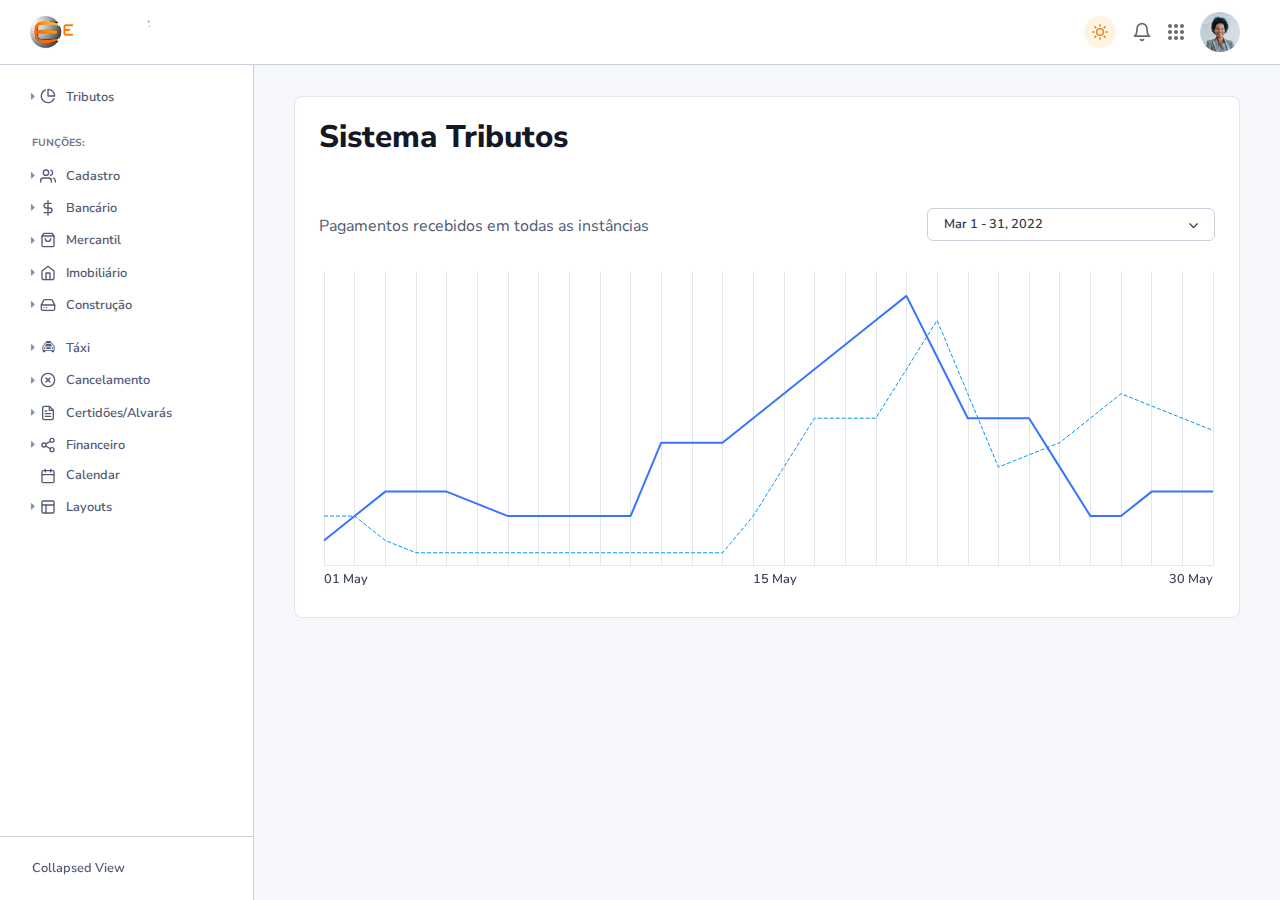
==== commit e54fc1f2: "SideBar - Construção" ====
--- a/index.html
+++ b/index.html
@@ -321,13 +321,15 @@
                   </div>
                 </div>
                 <!-- parent pages-->
-                <div class="nav-item-wrapper"><a class="nav-link dropdown-indicator label-1" href="#nv-travel-agency" role="button" data-bs-toggle="collapse" aria-expanded="false" aria-controls="nv-travel-agency">
+                <div class="nav-item-wrapper"><a class="nav-link dropdown-indicator label-1" href="#nv-imobiliario" role="button" data-bs-toggle="collapse" aria-expanded="false" aria-controls="nv-travel-agency">
                     <div class="d-flex align-items-center">
                       <div class="dropdown-indicator-icon"><span class="fas fa-caret-right"></span></div><span class="nav-link-icon"><span data-feather="home"></span></span><span class="nav-link-text">Imobiliário</span>
                     </div>
                   </a>
                   <div class="parent-wrapper label-1">
-                    <ul class="nav collapse parent" data-bs-parent="#navbarVerticalCollapse" id="nv-travel-agency">
+                    <ul class="nav collapse parent" data-bs-parent="#navbarVerticalCollapse" id="nv-imobiliario">
+                        <li class="collapsed-nav-item-title d-none">Imobiliário
+                        </li>
                       <li class="nav-item"><a class="nav-link" href="apps/travel-agency/landing.html" data-bs-toggle="" aria-expanded="false">
                         <div class="d-flex align-items-center"><span class="nav-link-text">Proprietário</span>
                         </div>
@@ -425,18 +427,46 @@
                     </a>
                     <!-- more inner pages-->
                     </li>
+                    <li class="nav-item"><a class="nav-link nav-link-disable" href="upcoming.html" data-bs-toggle="" aria-expanded="false">
+                      <div class="d-flex align-items-center"><span class="nav-link-text">Aumento de Imóveis em Lote</span>
+                      </div>
+                    </a>
+                    <!-- more inner pages-->
+                    </li>
+                    <li class="nav-item"><a class="nav-link nav-link-disable" href="upcoming.html" data-bs-toggle="" aria-expanded="false">
+                      <div class="d-flex align-items-center"><span class="nav-link-text">Desmembramento</span>
+                      </div>
+                    </a>
+                    <!-- more inner pages-->
+                  </li>
+                  <li class="nav-item"><a class="nav-link nav-link-disable" href="upcoming.html" data-bs-toggle="" aria-expanded="false">
+                    <div class="d-flex align-items-center"><span class="nav-link-text">Remembramento</span>
+                    </div>
+                  </a>
+                  <!-- more inner pages-->
+                  </li>
                     </ul>
                   </div>
                 </div>
                 <!-- parent pages-->
-                <div class="nav-item-wrapper"><a class="nav-link dropdown-indicator label-1" href="#nv-email" role="button" data-bs-toggle="collapse" aria-expanded="false" aria-controls="nv-email">
+                <div class="nav-item-wrapper"><a class="nav-link dropdown-indicator label-1" href="#nv-construcao" role="button" data-bs-toggle="collapse" aria-expanded="false" aria-controls="nv-email">
                   <div class="d-flex align-items-center">
                     <div class="dropdown-indicator-icon"><span class="fas fa-caret-right"></span></div><span class="nav-link-icon"><span data-feather="hard-drive"></span></span><span class="nav-link-text">Construção</span>
                   </div>
-                  </a>
-                </div>
-                <!-- parent pages-->
-                <div class="nav-item-wrapper"><a class="nav-link dropdown-indicator label-1" href="#nv-email" role="button" data-bs-toggle="collapse" aria-expanded="false" aria-controls="nv-email">
+                  <div class="parent-wrapper label-1">
+                    <ul class="nav collapse parent" data-bs-parent="#navbarVerticalCollapse" id="nv-email">
+                      <li class="collapsed-nav-item-title d-none">Construção
+                      </li>
+                      <li class="nav-item"><a class="nav-link" href="apps/email/inbox.html" data-bs-toggle="" aria-expanded="false">
+                          <div class="d-flex align-items-center"><span class="nav-link-text">Alvará Construção</span>
+                          </div>
+                        </a>
+                        <!-- more inner pages-->
+                      </li>
+                  </a>
+                </div>
+                <!-- parent pages-->
+                <div class="nav-item-wrapper"><a class="nav-link dropdown-indicator label-1" href="#nv-taxi" role="button" data-bs-toggle="collapse" aria-expanded="false" aria-controls="nv-email">
                     <div class="d-flex align-items-center">
                       <div class="dropdown-indicator-icon"><span class="fas fa-caret-right"></span></div><span class="nav-link-icon"><i class="bi bi-taxi-front"></i></span><span class="nav-link-text">Táxi</span>
                     </div>
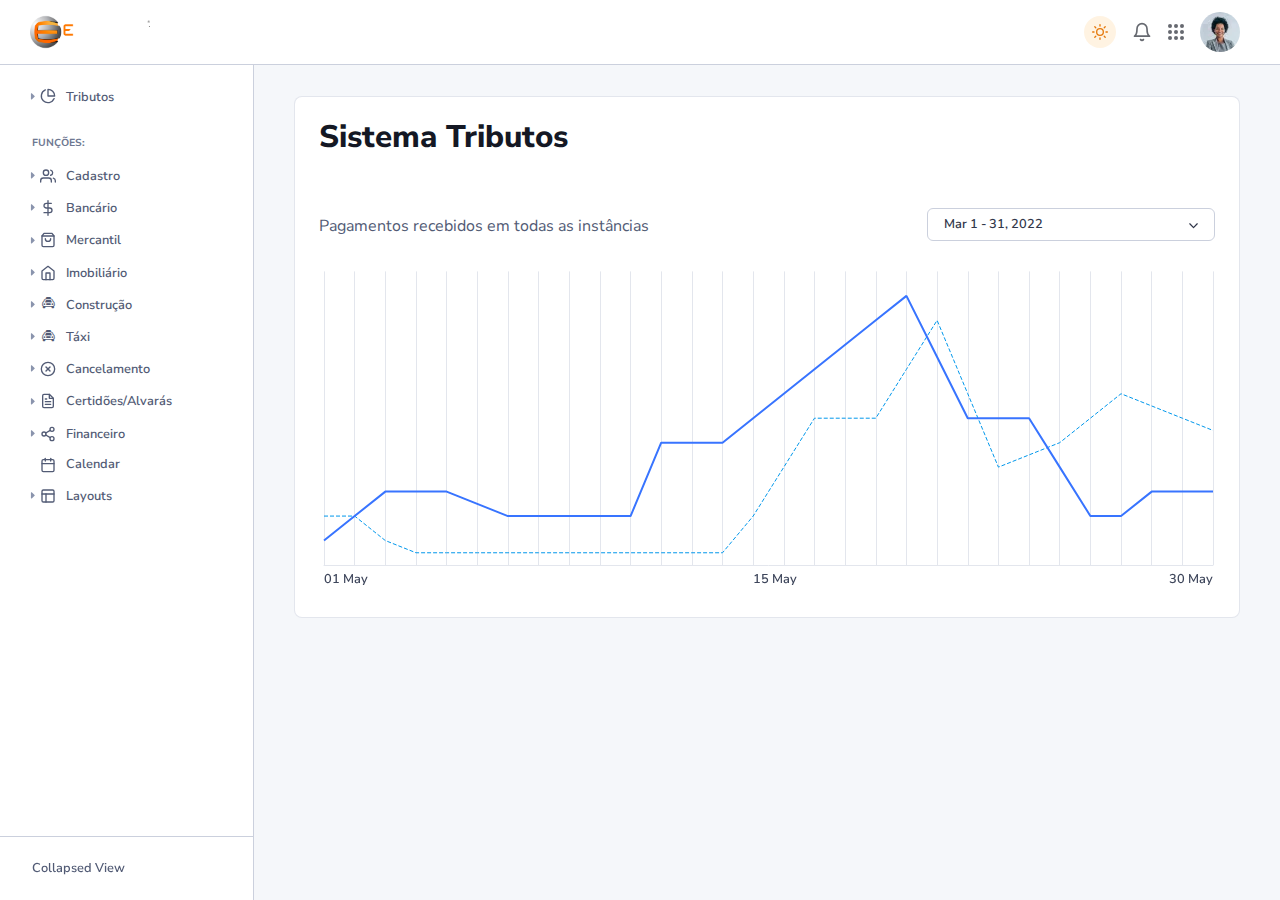
==== commit fa70ceda: "SideBar - Taxi, Construção, solução de bugs da versão anterior" ====
--- a/index.html
+++ b/index.html
@@ -451,20 +451,34 @@
                 <!-- parent pages-->
                 <div class="nav-item-wrapper"><a class="nav-link dropdown-indicator label-1" href="#nv-construcao" role="button" data-bs-toggle="collapse" aria-expanded="false" aria-controls="nv-email">
                   <div class="d-flex align-items-center">
-                    <div class="dropdown-indicator-icon"><span class="fas fa-caret-right"></span></div><span class="nav-link-icon"><span data-feather="hard-drive"></span></span><span class="nav-link-text">Construção</span>
-                  </div>
-                  <div class="parent-wrapper label-1">
-                    <ul class="nav collapse parent" data-bs-parent="#navbarVerticalCollapse" id="nv-email">
-                      <li class="collapsed-nav-item-title d-none">Construção
-                      </li>
-                      <li class="nav-item"><a class="nav-link" href="apps/email/inbox.html" data-bs-toggle="" aria-expanded="false">
-                          <div class="d-flex align-items-center"><span class="nav-link-text">Alvará Construção</span>
-                          </div>
-                        </a>
-                        <!-- more inner pages-->
-                      </li>
-                  </a>
-                </div>
+                    <div class="dropdown-indicator-icon"><span class="fas fa-caret-right"></span></div><span class="nav-link-icon"><i class="bi bi-taxi-front"></i></span><span class="nav-link-text">Construção</span>
+                  </div>
+                </a>
+                <div class="parent-wrapper label-1">
+                  <ul class="nav collapse parent" data-bs-parent="#navbarVerticalCollapse" id="nv-construcao">
+                    <li class="collapsed-nav-item-title d-none">Construção
+                    </li>
+                    <li class="nav-item"><a class="nav-link" href="apps/email/inbox.html" data-bs-toggle="" aria-expanded="false">
+                        <div class="d-flex align-items-center"><span class="nav-link-text">Alvará Construção</span>
+                        </div>
+                      </a>
+                      <!-- more inner pages-->
+                    </li>
+                    <li class="nav-item"><a class="nav-link" href="apps/email/email-detail.html" data-bs-toggle="" aria-expanded="false">
+                        <div class="d-flex align-items-center"><span class="nav-link-text">Resp. Pela Análise do Projeto</span>
+                        </div>
+                      </a>
+                      <!-- more inner pages-->
+                    </li>
+                    <li class="nav-item"><a class="nav-link" href="apps/email/compose.html" data-bs-toggle="" aria-expanded="false">
+                        <div class="d-flex align-items-center"><span class="nav-link-text">Fórmulas Configuração</span>
+                        </div>
+                      </a>
+                      <!-- more inner pages-->
+                    </li>
+                  </ul>
+                </div>
+              </div>
                 <!-- parent pages-->
                 <div class="nav-item-wrapper"><a class="nav-link dropdown-indicator label-1" href="#nv-taxi" role="button" data-bs-toggle="collapse" aria-expanded="false" aria-controls="nv-email">
                     <div class="d-flex align-items-center">
@@ -472,7 +486,7 @@
                     </div>
                   </a>
                   <div class="parent-wrapper label-1">
-                    <ul class="nav collapse parent" data-bs-parent="#navbarVerticalCollapse" id="nv-email">
+                    <ul class="nav collapse parent" data-bs-parent="#navbarVerticalCollapse" id="nv-taxi">
                       <li class="collapsed-nav-item-title d-none">Táxi
                       </li>
                       <li class="nav-item"><a class="nav-link" href="apps/email/inbox.html" data-bs-toggle="" aria-expanded="false">
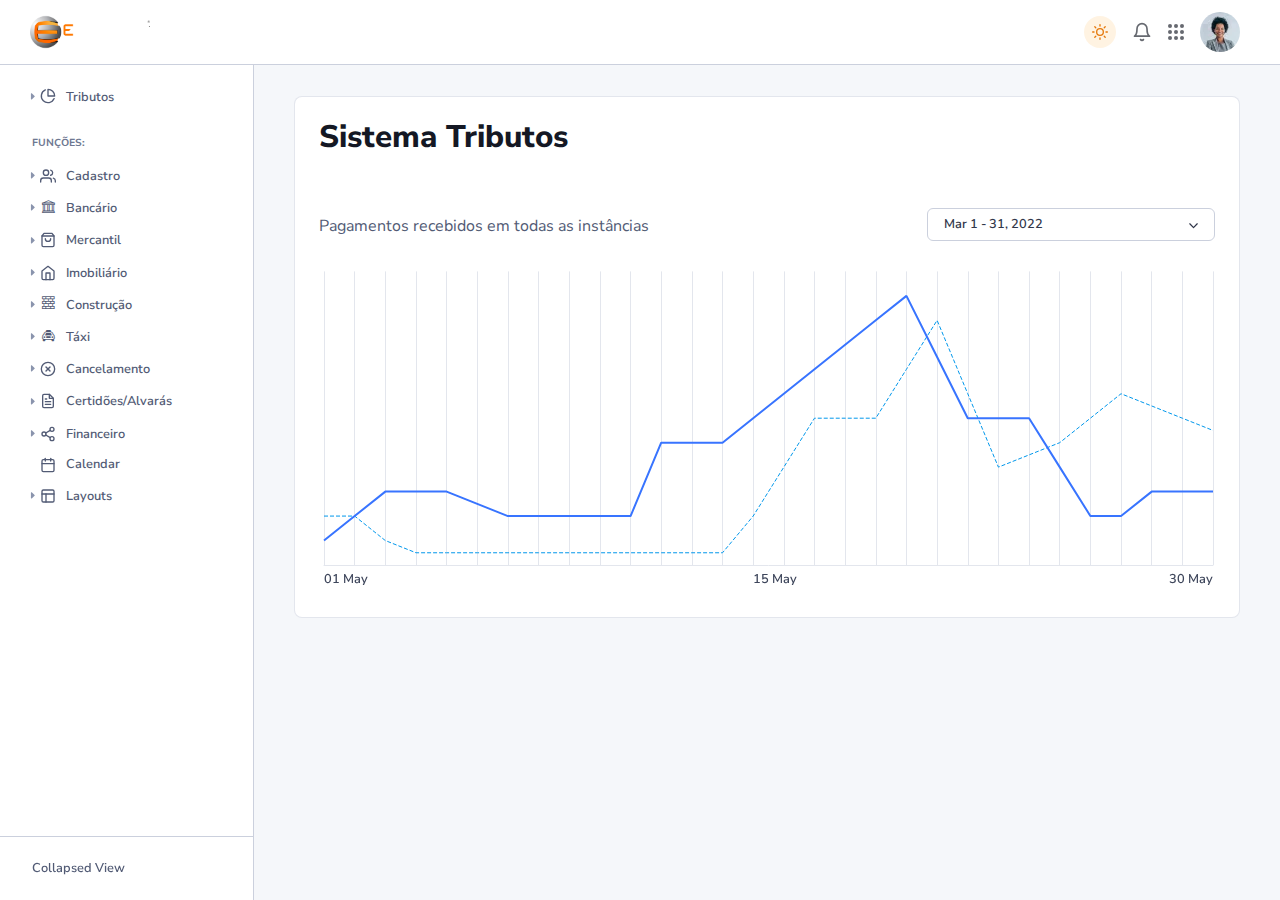
==== commit dc223393: "SideBar - Táxi e Construção Finalizadas" ====
--- a/index.html
+++ b/index.html
@@ -211,7 +211,7 @@
                 <!-- parent pages-->
                 <div class="nav-item-wrapper"><a class="nav-link dropdown-indicator label-1" href="#nv-bancario" role="button" data-bs-toggle="collapse" aria-expanded="false" aria-controls="nv-bancario">
                     <div class="d-flex align-items-center">
-                      <div class="dropdown-indicator-icon"><span class="fas fa-caret-right"></span></div><span class="nav-link-icon"><span data-feather="dollar-sign"></span></span><span class="nav-link-text">Bancário</span>
+                      <div class="dropdown-indicator-icon"><span class="fas fa-caret-right"></span></div><span class="nav-link-icon"><i class="bi bi-bank"></i></span><span class="nav-link-text">Bancário</span>
                     </div>
                   </a>
                   <div class="parent-wrapper label-1">
@@ -451,7 +451,7 @@
                 <!-- parent pages-->
                 <div class="nav-item-wrapper"><a class="nav-link dropdown-indicator label-1" href="#nv-construcao" role="button" data-bs-toggle="collapse" aria-expanded="false" aria-controls="nv-email">
                   <div class="d-flex align-items-center">
-                    <div class="dropdown-indicator-icon"><span class="fas fa-caret-right"></span></div><span class="nav-link-icon"><i class="bi bi-taxi-front"></i></span><span class="nav-link-text">Construção</span>
+                    <div class="dropdown-indicator-icon"><span class="fas fa-caret-right"></span></div><span class="nav-link-icon"><i class="bi bi-bricks"></i></span><span class="nav-link-text">Construção</span>
                   </div>
                 </a>
                 <div class="parent-wrapper label-1">
@@ -476,6 +476,36 @@
                       </a>
                       <!-- more inner pages-->
                     </li>
+                    <li class="nav-item"><a class="nav-link" href="apps/email/compose.html" data-bs-toggle="" aria-expanded="false">
+                      <div class="d-flex align-items-center"><span class="nav-link-text">Habite-se</span>
+                      </div>
+                    </a>
+                    <!-- more inner pages-->
+                  </li>
+                  <li class="nav-item"><a class="nav-link" href="apps/email/compose.html" data-bs-toggle="" aria-expanded="false">
+                      <div class="d-flex align-items-center"><span class="nav-link-text">Tipo de Alvará de Construção</span>
+                      </div>
+                    </a>
+                    <!-- more inner pages-->
+                  </li>
+                  <li class="nav-item"><a class="nav-link" href="apps/email/compose.html" data-bs-toggle="" aria-expanded="false">
+                    <div class="d-flex align-items-center"><span class="nav-link-text">Tipo do Imóvel</span>
+                    </div>
+                  </a>
+                  <!-- more inner pages-->
+                  </li>
+                  <li class="nav-item"><a class="nav-link" href="apps/email/compose.html" data-bs-toggle="" aria-expanded="false">
+                    <div class="d-flex align-items-center"><span class="nav-link-text">Tipo de Construção</span>
+                    </div>
+                  </a>
+                  <!-- more inner pages-->
+                  </li>
+                  <li class="nav-item"><a class="nav-link" href="apps/email/compose.html" data-bs-toggle="" aria-expanded="false">
+                    <div class="d-flex align-items-center"><span class="nav-link-text">Classificação de Construção</span>
+                    </div>
+                  </a>
+                  <!-- more inner pages-->
+                  </li>
                   </ul>
                 </div>
               </div>
@@ -490,23 +520,29 @@
                       <li class="collapsed-nav-item-title d-none">Táxi
                       </li>
                       <li class="nav-item"><a class="nav-link" href="apps/email/inbox.html" data-bs-toggle="" aria-expanded="false">
-                          <div class="d-flex align-items-center"><span class="nav-link-text">Inbox</span>
+                          <div class="d-flex align-items-center"><span class="nav-link-text">Taxista</span>
                           </div>
                         </a>
                         <!-- more inner pages-->
                       </li>
                       <li class="nav-item"><a class="nav-link" href="apps/email/email-detail.html" data-bs-toggle="" aria-expanded="false">
-                          <div class="d-flex align-items-center"><span class="nav-link-text">Email detail</span>
+                          <div class="d-flex align-items-center"><span class="nav-link-text">Praça de Táxi</span>
                           </div>
                         </a>
                         <!-- more inner pages-->
                       </li>
                       <li class="nav-item"><a class="nav-link" href="apps/email/compose.html" data-bs-toggle="" aria-expanded="false">
-                          <div class="d-flex align-items-center"><span class="nav-link-text">Compose</span>
-                          </div>
-                        </a>
-                        <!-- more inner pages-->
-                      </li>
+                          <div class="d-flex align-items-center"><span class="nav-link-text">Canc/Transf Táxis</span>
+                          </div>
+                        </a>
+                        <!-- more inner pages-->
+                      </li>
+                      <li class="nav-item"><a class="nav-link" href="apps/email/compose.html" data-bs-toggle="" aria-expanded="false">
+                        <div class="d-flex align-items-center"><span class="nav-link-text">Carnê Táxi</span>
+                        </div>
+                      </a>
+                      <!-- more inner pages-->
+                    </li>
                     </ul>
                   </div>
                 </div>
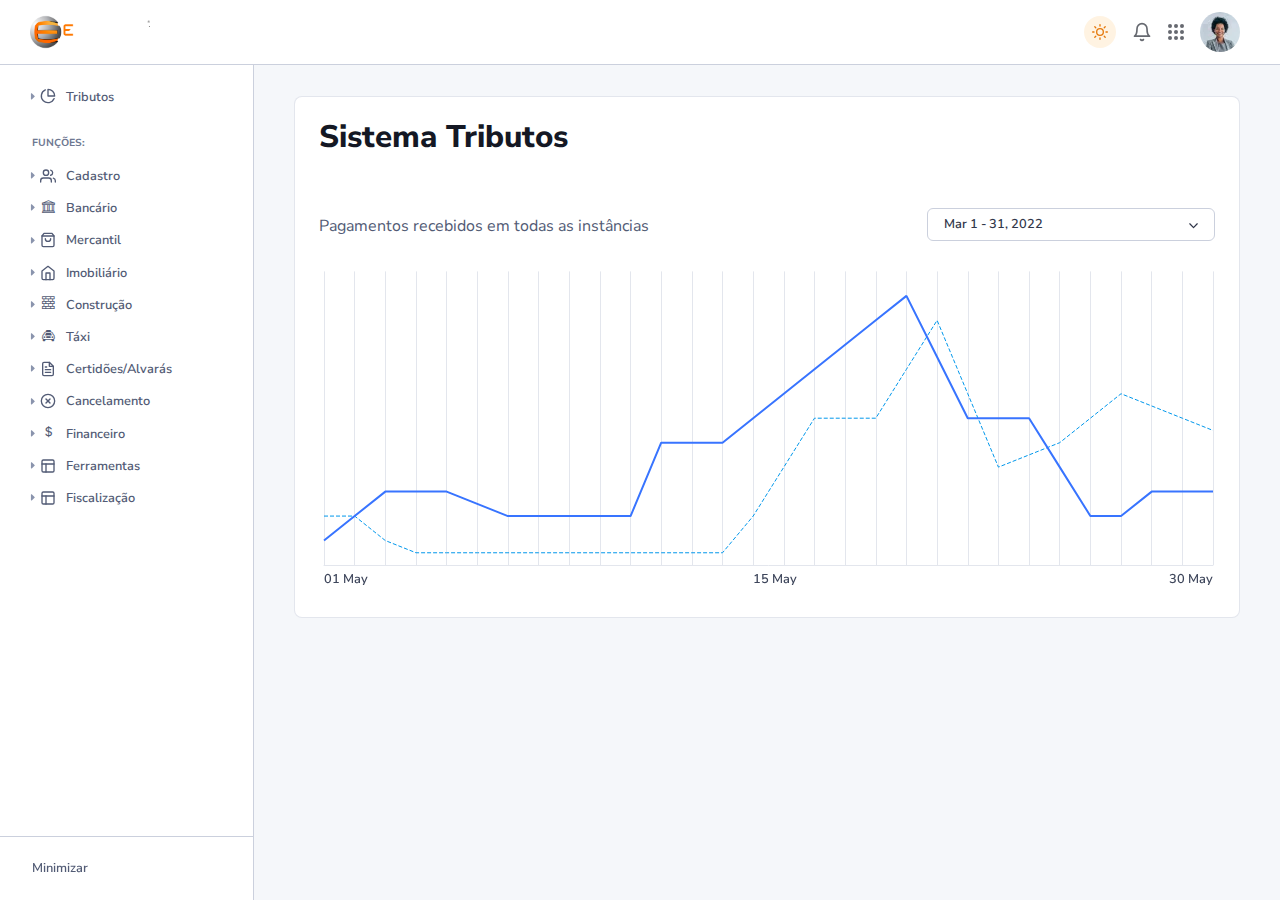
==== commit aa0f5020: "Finalização parcial da Sidebar" ====
--- a/index.html
+++ b/index.html
@@ -546,31 +546,7 @@
                     </ul>
                   </div>
                 </div>
-                <!-- parent pages-->
-                <div class="nav-item-wrapper"><a class="nav-link dropdown-indicator label-1" href="#nv-events" role="button" data-bs-toggle="collapse" aria-expanded="false" aria-controls="nv-events">
-                    <div class="d-flex align-items-center">
-                      <div class="dropdown-indicator-icon"><span class="fas fa-caret-right"></span></div><span class="nav-link-icon"><span data-feather="x-circle"></span></span><span class="nav-link-text">Cancelamento</span>
-                    </div>
-                  </a>
-                  <div class="parent-wrapper label-1">
-                    <ul class="nav collapse parent" data-bs-parent="#navbarVerticalCollapse" id="nv-events">
-                      <li class="collapsed-nav-item-title d-none">Events
-                      </li>
-                      <li class="nav-item"><a class="nav-link" href="apps/events/create-an-event.html" data-bs-toggle="" aria-expanded="false">
-                          <div class="d-flex align-items-center"><span class="nav-link-text">Create an event</span>
-                          </div>
-                        </a>
-                        <!-- more inner pages-->
-                      </li>
-                      <li class="nav-item"><a class="nav-link" href="apps/events/event-detail.html" data-bs-toggle="" aria-expanded="false">
-                          <div class="d-flex align-items-center"><span class="nav-link-text">Event detail</span>
-                          </div>
-                        </a>
-                        <!-- more inner pages-->
-                      </li>
-                    </ul>
-                  </div>
-                </div>
+
                 <!-- parent pages-->
                 <div class="nav-item-wrapper"><a class="nav-link dropdown-indicator label-1" href="#nv-kanban" role="button" data-bs-toggle="collapse" aria-expanded="false" aria-controls="nv-kanban">
                     <div class="d-flex align-items-center">
@@ -588,135 +564,242 @@
                         <!-- more inner pages-->
                       </li>
                       <li class="nav-item"><a class="nav-link" href="apps/kanban/boards.html" data-bs-toggle="" aria-expanded="false">
-                          <div class="d-flex align-items-center"><span class="nav-link-text">Boards</span><span class="badge ms-2 badge badge-phoenix badge-phoenix-warning ">New</span>
+                          <div class="d-flex align-items-center"><span class="nav-link-text">Certidão Negativas</span>
                           </div>
                         </a>
                         <!-- more inner pages-->
                       </li>
                       <li class="nav-item"><a class="nav-link" href="apps/kanban/create-kanban-board.html" data-bs-toggle="" aria-expanded="false">
-                          <div class="d-flex align-items-center"><span class="nav-link-text">Create board</span>
-                          </div>
-                        </a>
-                        <!-- more inner pages-->
-                      </li>
+                          <div class="d-flex align-items-center"><span class="nav-link-text">Certidão Positiva com efeito de Negativa</span>
+                          </div>
+                        </a>
+                        <!-- more inner pages-->
+                      </li>
+                      <li class="nav-item"><a class="nav-link" href="apps/kanban/create-kanban-board.html" data-bs-toggle="" aria-expanded="false">
+                        <div class="d-flex align-items-center"><span class="nav-link-text">Certidão Positiva de Débito(s)</span>
+                        </div>
+                      </a>
+                      <!-- more inner pages-->
+                    </li>
+                    <li class="nav-item"><a class="nav-link" href="apps/kanban/create-kanban-board.html" data-bs-toggle="" aria-expanded="false">
+                      <div class="d-flex align-items-center"><span class="nav-link-text">Certidão Negativa ISS</span>
+                      </div>
+                    </a>
+                    <!-- more inner pages-->
+                    </li>
+                    <li class="nav-item"><a class="nav-link" href="apps/kanban/create-kanban-board.html" data-bs-toggle="" aria-expanded="false">
+                      <div class="d-flex align-items-center"><span class="nav-link-text">Taxa de Sepultamento</span>
+                      </div>
+                    </a>
+                    <!-- more inner pages-->
+                    </li>
+                    <li class="nav-item"><a class="nav-link" href="apps/kanban/create-kanban-board.html" data-bs-toggle="" aria-expanded="false">
+                      <div class="d-flex align-items-center"><span class="nav-link-text">Alvará de Funcionamento</span>
+                      </div>
+                    </a>
+                    <!-- more inner pages-->
+                    </li>
+                    <li class="nav-item"><a class="nav-link" href="apps/kanban/create-kanban-board.html" data-bs-toggle="" aria-expanded="false">
+                      <div class="d-flex align-items-center"><span class="nav-link-text">Alvará Transporte</span>
+                      </div>
+                    </a>
+                    <!-- more inner pages-->
+                    </li>
+                    <li class="nav-item"><a class="nav-link" href="apps/kanban/create-kanban-board.html" data-bs-toggle="" aria-expanded="false">
+                      <div class="d-flex align-items-center"><span class="nav-link-text">Alvará de Uso Solo</span>
+                      </div>
+                    </a>
+                    <!-- more inner pages-->
+                    </li>
+                    <li class="nav-item"><a class="nav-link" href="apps/kanban/create-kanban-board.html" data-bs-toggle="" aria-expanded="false">
+                      <div class="d-flex align-items-center"><span class="nav-link-text">Cadastro do Uso do Solo</span>
+                      </div>
+                    </a>
+                    <!-- more inner pages-->
+                    </li>
                     </ul>
                   </div>
                 </div>
+                <!-- parent pages -->
+                <div class="nav-item-wrapper"><a class="nav-link dropdown-indicator label-1" href="#nv-events" role="button" data-bs-toggle="collapse" aria-expanded="false" aria-controls="nv-events">
+                    <div class="d-flex align-items-center">
+                      <div class="dropdown-indicator-icon"><span class="fas fa-caret-right"></span></div><span class="nav-link-icon"><span data-feather="x-circle"></span></span><span class="nav-link-text">Cancelamento</span>
+                    </div>
+                  </a>
+                  <div class="parent-wrapper label-1">
+                    <ul class="nav collapse parent" data-bs-parent="#navbarVerticalCollapse" id="nv-events">
+                      <li class="collapsed-nav-item-title d-none">Cancelamento</li>
+                      <li class="nav-item"><a class="nav-link" href="apps/events/create-an-event.html" data-bs-toggle="" aria-expanded="false">
+                          <div class="d-flex align-items-center"><span class="nav-link-text">Canc. Alvará Funcionamento</span>
+                          </div>
+                        </a>
+                        <!-- more inner pages-->
+                      </li>
+                      <li class="nav-item"><a class="nav-link" href="apps/events/event-detail.html" data-bs-toggle="" aria-expanded="false">
+                          <div class="d-flex align-items-center"><span class="nav-link-text">Canc.Alvará Construção</span>
+                          </div>
+                        </a>
+                        <!-- more inner pages-->
+                      </li>
+                      <li class="nav-item"><a class="nav-link" href="apps/kanban/create-kanban-board.html" data-bs-toggle="" aria-expanded="false">
+                        <div class="d-flex align-items-center"><span class="nav-link-text">Canc. Alará Transporte</span>
+                        </div>
+                      </a>
+                      <!-- more inner pages-->
+                      </li>
+                    </ul>
+                  </div>
+                </div>
                 <!-- parent pages-->
-                <div class="nav-item-wrapper"><a class="nav-link dropdown-indicator label-1" href="#nv-social" role="button" data-bs-toggle="collapse" aria-expanded="false" aria-controls="nv-social">
+                <div class="nav-item-wrapper"><a class="nav-link dropdown-indicator label-1" href="#nv-financeiro" role="button" data-bs-toggle="collapse" aria-expanded="false" aria-controls="nv-social">
                     <div class="d-flex align-items-center">
-                      <div class="dropdown-indicator-icon"><span class="fas fa-caret-right"></span></div><span class="nav-link-icon"><span data-feather="share-2"></span></span><span class="nav-link-text">Financeiro</span>
+                      <div class="dropdown-indicator-icon"><span class="fas fa-caret-right"></span></div><span class="nav-link-icon"><i class="bi bi-currency-dollar"></i></span><span class="nav-link-text">Financeiro</span>
                     </div>
                   </a>
                   <div class="parent-wrapper label-1">
-                    <ul class="nav collapse parent" data-bs-parent="#navbarVerticalCollapse" id="nv-social">
-                      <li class="collapsed-nav-item-title d-none">Social
+                    <ul class="nav collapse parent" data-bs-parent="#navbarVerticalCollapse" id="nv-financeiro">
+                      <li class="collapsed-nav-item-title d-none">Financeiro
                       </li>
                       <li class="nav-item"><a class="nav-link" href="apps/social/profile.html" data-bs-toggle="" aria-expanded="false">
-                          <div class="d-flex align-items-center"><span class="nav-link-text">Profile</span>
+                          <div class="d-flex align-items-center"><span class="nav-link-text">DAM Avulso - Mercantil</span>
                           </div>
                         </a>
                         <!-- more inner pages-->
                       </li>
                       <li class="nav-item"><a class="nav-link" href="apps/social/settings.html" data-bs-toggle="" aria-expanded="false">
-                          <div class="d-flex align-items-center"><span class="nav-link-text">Settings</span>
-                          </div>
-                        </a>
-                        <!-- more inner pages-->
+                          <div class="d-flex align-items-center"><span class="nav-link-text">DAM Avulso - Imobiliário</span>
+                          </div>
+                        </a>
+                        <!-- more inner pages-->
+                      </li>
+                      <li class="nav-item"><a class="nav-link" href="apps/kanban/create-kanban-board.html" data-bs-toggle="" aria-expanded="false">
+                        <div class="d-flex align-items-center"><span class="nav-link-text">Baixar Financeiro</span>
+                        </div>
+                      </a>
+                      <!-- more inner pages-->
+                      </li>
+                      <li class="nav-item"><a class="nav-link" href="apps/kanban/create-kanban-board.html" data-bs-toggle="" aria-expanded="false">
+                        <div class="d-flex align-items-center"><span class="nav-link-text">Cancelamento Debitos Imobiliários</span>
+                        </div>
+                      </a>
+                      <!-- more inner pages-->
+                      </li>
+                      <li class="nav-item"><a class="nav-link" href="apps/kanban/create-kanban-board.html" data-bs-toggle="" aria-expanded="false">
+                        <div class="d-flex align-items-center"><span class="nav-link-text">Gerar Arquivo de Remessa - Banco</span>
+                        </div>
+                      </a>
+                      <!-- more inner pages-->
+                      </li>
+                      <li class="nav-item"><a class="nav-link" href="apps/kanban/create-kanban-board.html" data-bs-toggle="" aria-expanded="false">
+                        <div class="d-flex align-items-center"><span class="nav-link-text">Consulta Financeiro</span>
+                        </div>
+                      </a>
+                      <!-- more inner pages-->
+                      </li>
+                      <li class="nav-item"><a class="nav-link" href="apps/kanban/create-kanban-board.html" data-bs-toggle="" aria-expanded="false">
+                        <div class="d-flex align-items-center"><span class="nav-link-text">Importar Financiero CSV</span>
+                        </div>
+                      </a>
+                      <!-- more inner pages-->
+                      </li>
+                      <li class="nav-item"><a class="nav-link" href="apps/kanban/create-kanban-board.html" data-bs-toggle="" aria-expanded="false">
+                        <div class="d-flex align-items-center"><span class="nav-link-text">Crédito Contribuinte</span>
+                        </div>
+                      </a>
+                      <!-- more inner pages-->
+                      </li>
+                      <li class="nav-item"><a class="nav-link" href="apps/kanban/create-kanban-board.html" data-bs-toggle="" aria-expanded="false">
+                        <div class="d-flex align-items-center"><span class="nav-link-text">Transferência Financeira</span>
+                        </div>
+                      </a>
+                      <!-- more inner pages-->
                       </li>
                     </ul>
                   </div>
                 </div>
                 <!-- parent pages-->
-                <div class="nav-item-wrapper"><a class="nav-link label-1" href="apps/calendar.html" role="button" data-bs-toggle="" aria-expanded="false">
-                    <div class="d-flex align-items-center"><span class="nav-link-icon"><span data-feather="calendar"></span></span><span class="nav-link-text-wrapper"><span class="nav-link-text">Calendar</span></span>
-                    </div>
-                  </a>
-                </div>
-              </li>
+                <div class="nav-item-wrapper"><a class="nav-link dropdown-indicator label-1" href="#nv-ferramentas" role="button" data-bs-toggle="collapse" aria-expanded="false" aria-controls="nv-layouts">
+                  <div class="d-flex align-items-center">
+                    <div class="dropdown-indicator-icon"><span class="fas fa-caret-right"></span></div><span class="nav-link-icon"><span data-feather="layout"></span></span><span class="nav-link-text">Ferramentas</span>
+                  </div>
+                </a>
+                <div class="parent-wrapper label-1">
+                  <ul class="nav collapse parent" data-bs-parent="#navbarVerticalCollapse" id="nv-ferramentas">
+                    <li class="collapsed-nav-item-title d-none">Ferramentas
+                    </li>
+                    <li class="nav-item"><a class="nav-link" href="demo/vertical-sidenav.html" data-bs-toggle="" aria-expanded="false">
+                        <div class="d-flex align-items-center"><span class="nav-link-text">Calculadora</span>
+                        </div>
+                      </a>
+                      <!-- more inner pages-->
+                    </li>
+                    <li class="nav-item"><a class="nav-link" href="demo/dark-mode.html" data-bs-toggle="" aria-expanded="false">
+                        <div class="d-flex align-items-center"><span class="nav-link-text">Importação do SisContabil</span>
+                        </div>
+                      </a>
+                      <!-- more inner pages-->
+                    </li>
+                    <li class="nav-item"><a class="nav-link" href="demo/sidenav-collapse.html" data-bs-toggle="" aria-expanded="false">
+                        <div class="d-flex align-items-center"><span class="nav-link-text">Configurações Gerais</span>
+                        </div>
+                      </a>
+                      <!-- more inner pages-->
+                    </li>
+                    <li class="nav-item"><a class="nav-link" href="demo/darknav.html" data-bs-toggle="" aria-expanded="false">
+                        <div class="d-flex align-items-center"><span class="nav-link-text">Força Script</span>
+                        </div>
+                      </a>
+                      <!-- more inner pages-->
+                    </li>
+                    <li class="nav-item"><a class="nav-link" href="demo/topnav-slim.html" data-bs-toggle="" aria-expanded="false">
+                        <div class="d-flex align-items-center"><span class="nav-link-text">Manutenção do Banco</span>
+                        </div>
+                      </a>
+                      <!-- more inner pages-->
+                    </li>
+                    <li class="nav-item"><a class="nav-link" href="demo/navbar-top-slim.html" data-bs-toggle="" aria-expanded="false">
+                        <div class="d-flex align-items-center"><span class="nav-link-text">Atendimento</span>
+                        </div>
+                      </a>
+                      <!-- more inner pages-->
+                    </li>
+                    <li class="nav-item"><a class="nav-link" href="demo/navbar-top.html" data-bs-toggle="" aria-expanded="false">
+                        <div class="d-flex align-items-center"><span class="nav-link-text">Índices Gerais</span>
+                        </div>
+                      </a>
+                      <!-- more inner pages-->
+                    </li>
+                    <li class="nav-item"><a class="nav-link" href="demo/horizontal-slim.html" data-bs-toggle="" aria-expanded="false">
+                        <div class="d-flex align-items-center"><span class="nav-link-text">Prestador - (NsFe) Lote</span>
+                        </div>
+                      </a>
+                      <!-- more inner pages-->
+                    </li>
+                  </ul>
+                </div>
+              </div>
+            </li>
               <li class="nav-item">
                 <!-- parent pages-->
-                <div class="nav-item-wrapper"><a class="nav-link dropdown-indicator label-1" href="#nv-layouts" role="button" data-bs-toggle="collapse" aria-expanded="false" aria-controls="nv-layouts">
+                <div class="nav-item-wrapper"><a class="nav-link dropdown-indicator label-1" href="#nv-fiscalizacao" role="button" data-bs-toggle="collapse" aria-expanded="false" aria-controls="nv-layouts">
                     <div class="d-flex align-items-center">
-                      <div class="dropdown-indicator-icon"><span class="fas fa-caret-right"></span></div><span class="nav-link-icon"><span data-feather="layout"></span></span><span class="nav-link-text">Layouts</span>
+                      <div class="dropdown-indicator-icon"><span class="fas fa-caret-right"></span></div><span class="nav-link-icon"><span data-feather="layout"></span></span><span class="nav-link-text">Fiscalização</span>
                     </div>
                   </a>
                   <div class="parent-wrapper label-1">
-                    <ul class="nav collapse parent" data-bs-parent="#navbarVerticalCollapse" id="nv-layouts">
-                      <li class="collapsed-nav-item-title d-none">Layouts
+                    <ul class="nav collapse parent" data-bs-parent="#navbarVerticalCollapse" id="nv-fiscalizacao">
+                      <li class="collapsed-nav-item-title d-none">Fiscalização
                       </li>
                       <li class="nav-item"><a class="nav-link" href="demo/vertical-sidenav.html" data-bs-toggle="" aria-expanded="false">
-                          <div class="d-flex align-items-center"><span class="nav-link-text">Vertical sidenav</span>
-                          </div>
-                        </a>
-                        <!-- more inner pages-->
-                      </li>
-                      <li class="nav-item"><a class="nav-link" href="demo/dark-mode.html" data-bs-toggle="" aria-expanded="false">
-                          <div class="d-flex align-items-center"><span class="nav-link-text">Dark mode</span>
-                          </div>
-                        </a>
-                        <!-- more inner pages-->
-                      </li>
-                      <li class="nav-item"><a class="nav-link" href="demo/sidenav-collapse.html" data-bs-toggle="" aria-expanded="false">
-                          <div class="d-flex align-items-center"><span class="nav-link-text">Sidenav collapse</span>
-                          </div>
-                        </a>
-                        <!-- more inner pages-->
-                      </li>
-                      <li class="nav-item"><a class="nav-link" href="demo/darknav.html" data-bs-toggle="" aria-expanded="false">
-                          <div class="d-flex align-items-center"><span class="nav-link-text">Darknav</span>
-                          </div>
-                        </a>
-                        <!-- more inner pages-->
-                      </li>
-                      <li class="nav-item"><a class="nav-link" href="demo/topnav-slim.html" data-bs-toggle="" aria-expanded="false">
-                          <div class="d-flex align-items-center"><span class="nav-link-text">Topnav slim</span>
-                          </div>
-                        </a>
-                        <!-- more inner pages-->
-                      </li>
-                      <li class="nav-item"><a class="nav-link" href="demo/navbar-top-slim.html" data-bs-toggle="" aria-expanded="false">
-                          <div class="d-flex align-items-center"><span class="nav-link-text">Navbar top slim</span>
-                          </div>
-                        </a>
-                        <!-- more inner pages-->
-                      </li>
-                      <li class="nav-item"><a class="nav-link" href="demo/navbar-top.html" data-bs-toggle="" aria-expanded="false">
-                          <div class="d-flex align-items-center"><span class="nav-link-text">Navbar top</span>
-                          </div>
-                        </a>
-                        <!-- more inner pages-->
-                      </li>
-                      <li class="nav-item"><a class="nav-link" href="demo/horizontal-slim.html" data-bs-toggle="" aria-expanded="false">
-                          <div class="d-flex align-items-center"><span class="nav-link-text">Horizontal slim</span>
-                          </div>
-                        </a>
-                        <!-- more inner pages-->
-                      </li>
-                      <li class="nav-item"><a class="nav-link" href="demo/combo-nav.html" data-bs-toggle="" aria-expanded="false">
-                          <div class="d-flex align-items-center"><span class="nav-link-text">Combo nav</span>
-                          </div>
-                        </a>
-                        <!-- more inner pages-->
-                      </li>
-                      <li class="nav-item"><a class="nav-link" href="demo/combo-nav-slim.html" data-bs-toggle="" aria-expanded="false">
-                          <div class="d-flex align-items-center"><span class="nav-link-text">Combo nav slim</span>
-                          </div>
-                        </a>
-                        <!-- more inner pages-->
-                      </li>
-                      <li class="nav-item"><a class="nav-link" href="demo/dual-nav.html" data-bs-toggle="" aria-expanded="false">
-                          <div class="d-flex align-items-center"><span class="nav-link-text">Dual nav</span>
-                          </div>
-                        </a>
-                        <!-- more inner pages-->
-                       </li>
-                      <li class="nav-item"><a class="nav-link" href="demo/dual-nav.html" data-bs-toggle="" aria-expanded="false">
-                        <div class="d-flex align-items-center"><span class="nav-link-text">Teste de componente</span>
-                        </div>
-                      </a>
-                      <!--more inner pages-->
-                      </li> 
+                          <div class="d-flex align-items-center"><span class="nav-link-text">Fiscal</span>
+                          </div>
+                        </a>
+                        <!-- more inner pages-->
+                      </li>
+                      <li class="nav-item"><a class="nav-link" href="OrdemServico.html" data-bs-toggle="" aria-expanded="false">
+                          <div class="d-flex align-items-center"><span class="nav-link-text">Ordem de Serviço</span>
+                          </div>
+                        </a>
                     </ul>
                   </div>
                 </div>
@@ -724,7 +807,7 @@
               <li class="nav-item">
                 <!-- label-->
         <div class="navbar-vertical-footer">
-          <button class="btn navbar-vertical-toggle border-0 fw-semibold w-100 white-space-nowrap d-flex align-items-center"><span class="uil uil-left-arrow-to-left fs-8"></span><span class="uil uil-arrow-from-right fs-8"></span><span class="navbar-vertical-footer-text ms-2">Collapsed View</span></button>
+          <button class="btn navbar-vertical-toggle border-0 fw-semibold w-100 white-space-nowrap d-flex align-items-center"><span class="uil uil-left-arrow-to-left fs-8"></span><span class="uil uil-arrow-from-right fs-8"></span><span class="navbar-vertical-footer-text ms-2">Minimizar</span></button>
         </div>
       </nav>
       <nav class="navbar navbar-top fixed-top navbar-expand" id="navbarDefault">
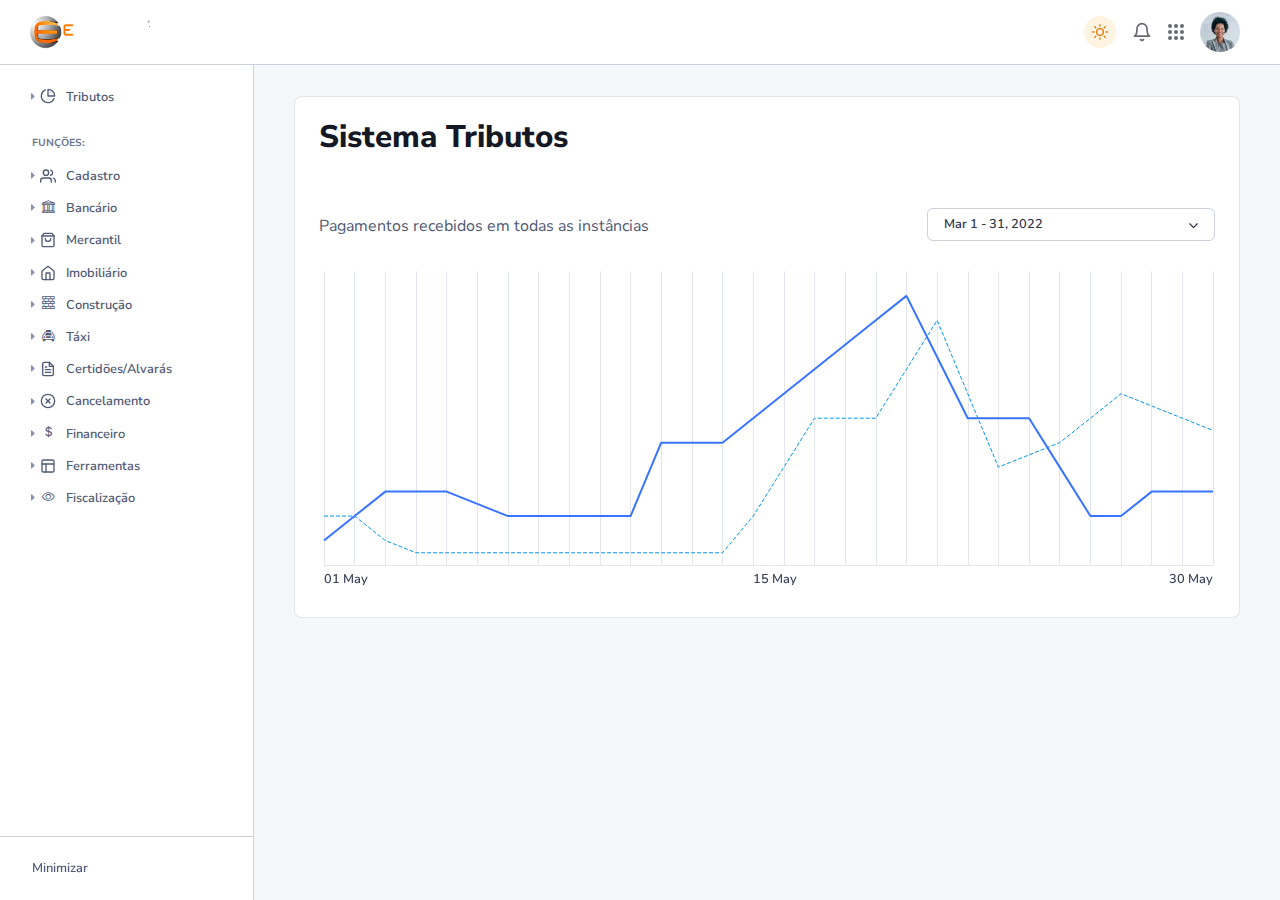
==== commit 3bd7cf68: "alteração do icone ce fiscalização" ====
--- a/index.html
+++ b/index.html
@@ -783,7 +783,7 @@
                 <!-- parent pages-->
                 <div class="nav-item-wrapper"><a class="nav-link dropdown-indicator label-1" href="#nv-fiscalizacao" role="button" data-bs-toggle="collapse" aria-expanded="false" aria-controls="nv-layouts">
                     <div class="d-flex align-items-center">
-                      <div class="dropdown-indicator-icon"><span class="fas fa-caret-right"></span></div><span class="nav-link-icon"><span data-feather="layout"></span></span><span class="nav-link-text">Fiscalização</span>
+                      <div class="dropdown-indicator-icon"><span class="fas fa-caret-right"></span></div><span class="nav-link-icon"><i class="bi bi-eye"></i></span><span class="nav-link-text">Fiscalização</span>
                     </div>
                   </a>
                   <div class="parent-wrapper label-1">
